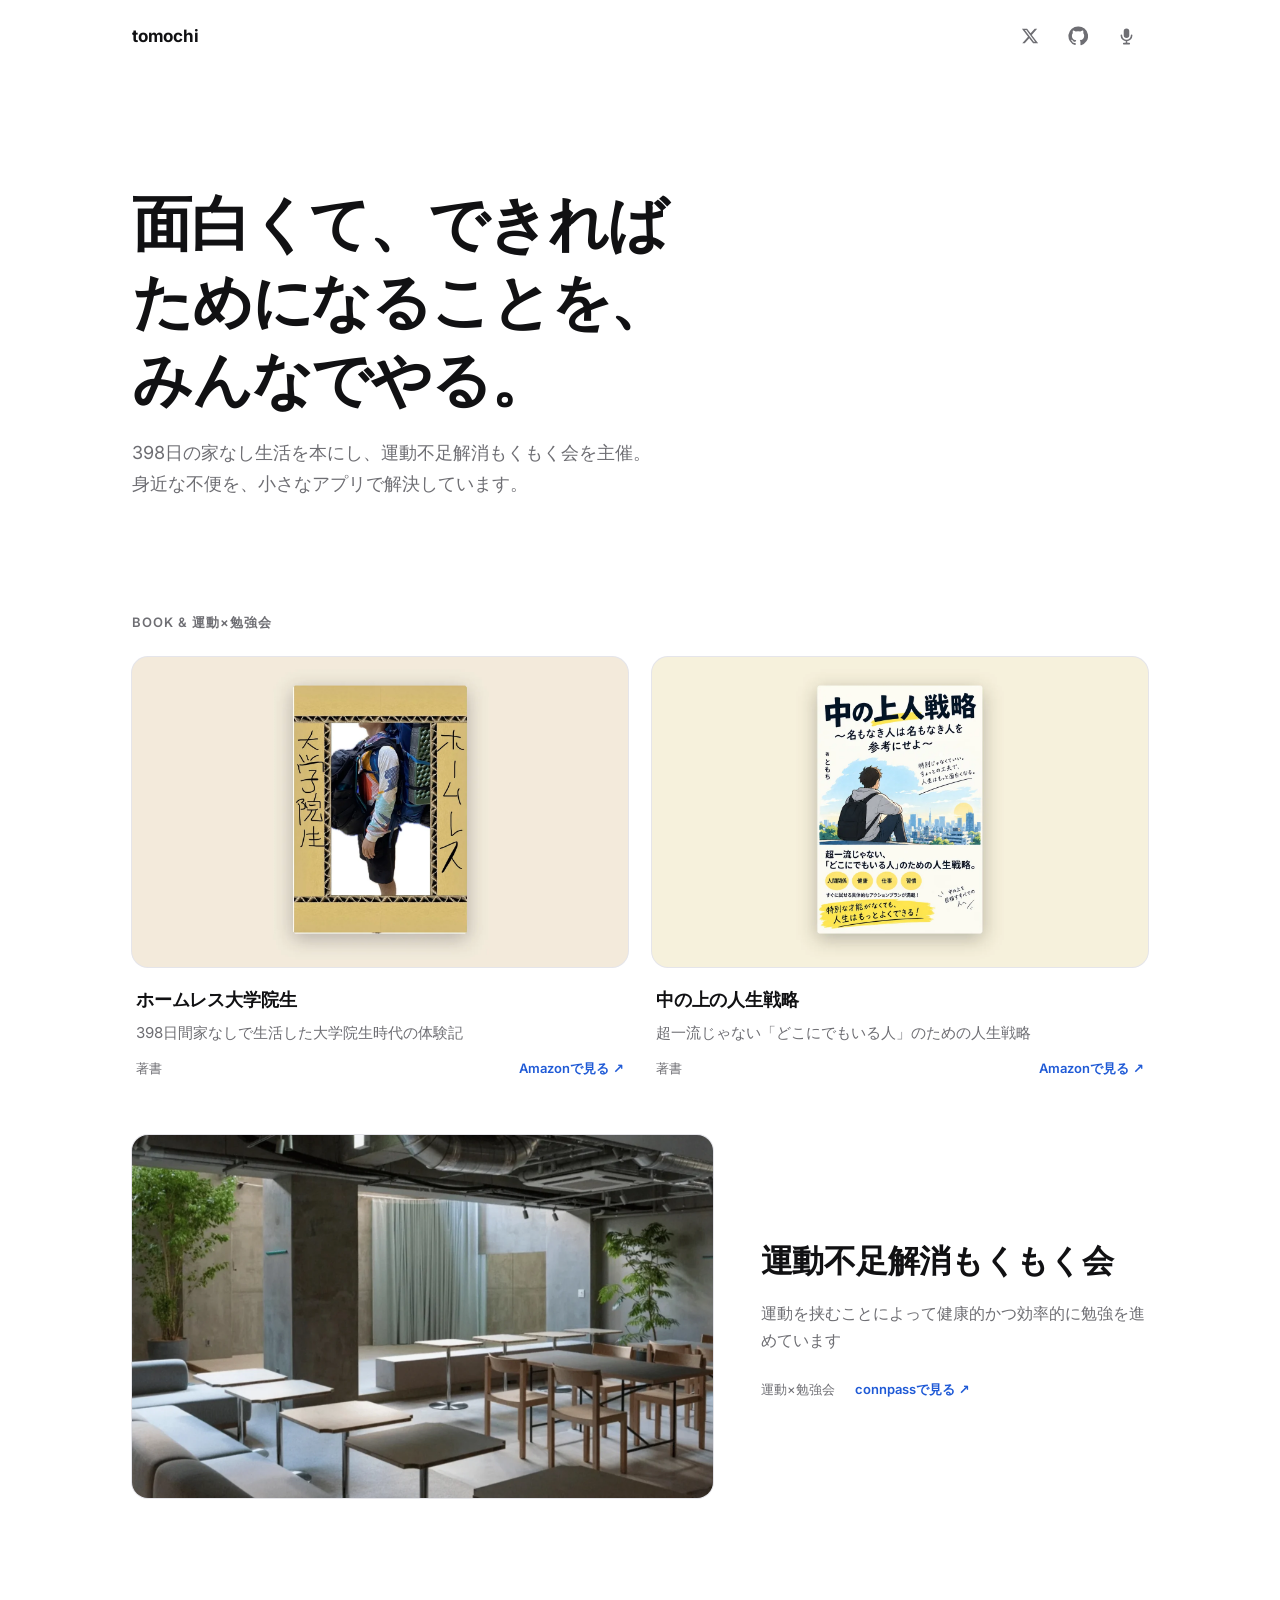
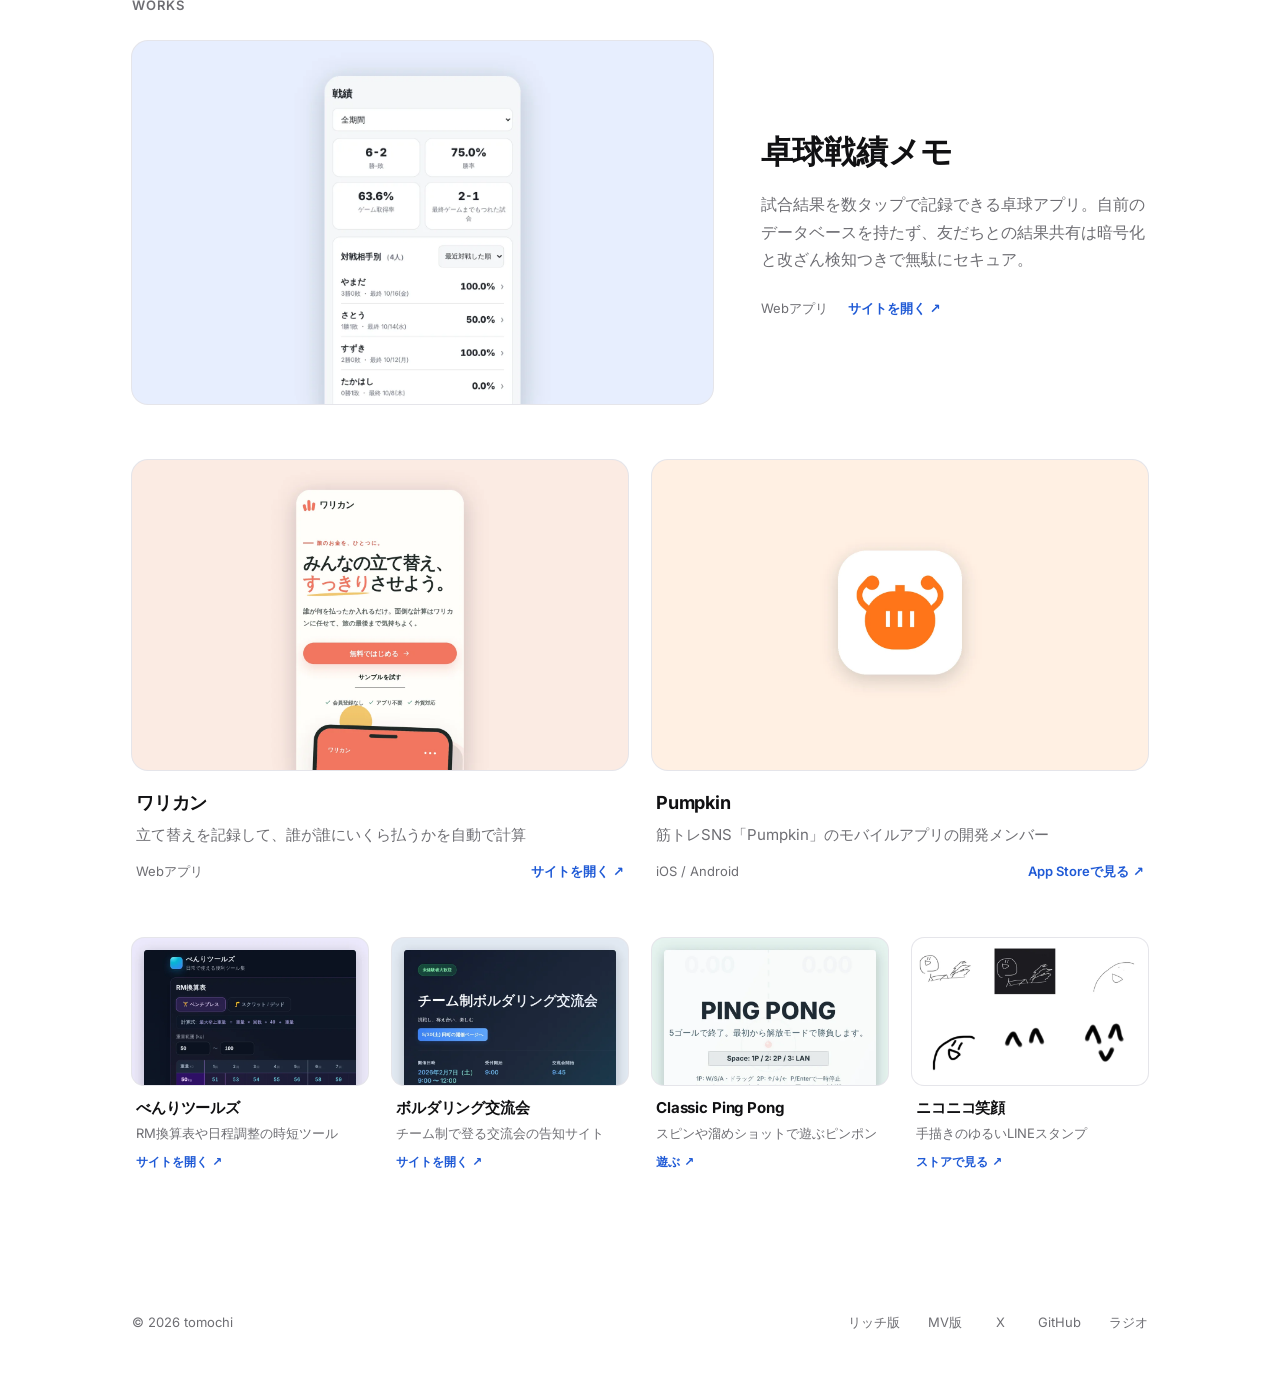
==== index.html @ 5d75165e "Link the MV page from the simple and rich footers Co-Authored-By: Claude Opus 5.5 <noreply@anthropic" ====
<!DOCTYPE html>
<html lang="ja">
<head>
  <meta charset="utf-8">
  <meta name="viewport" content="width=device-width, initial-scale=1">
  <title>tomochi</title>
  <meta name="description" content="tomochi のポートフォリオ。本の執筆、もくもく会の主催、身近な不便を解決するWebアプリ・スマホアプリ・ゲームづくりをしています。">
  <link rel="canonical" href="https://tomochi3.github.io/tomo/">
  <meta property="og:type" content="website">
  <meta property="og:site_name" content="tomochi">
  <meta property="og:locale" content="ja_JP">
  <meta property="og:url" content="https://tomochi3.github.io/tomo/">
  <meta property="og:title" content="tomochi">
  <meta property="og:description" content="面白くて、できればためになることを、みんなでやる。本の執筆、もくもく会の主催、Webアプリ・スマホアプリ・ゲームづくりをしています。">
  <meta property="og:image" content="https://tomochi3.github.io/tomo/img/og.jpg">
  <meta property="og:image:width" content="1200">
  <meta property="og:image:height" content="630">
  <meta property="og:image:alt" content="tomochi「面白くて、できればためになることを、みんなでやる。」と著書・作品の画像">
  <meta name="twitter:card" content="summary_large_image">
  <link rel="icon" href="favicon.ico?v=2" sizes="48x48">
  <link rel="icon" href="icon.svg?v=2" type="image/svg+xml">
  <link rel="icon" href="icon-32.png?v=2" type="image/png" sizes="32x32">
  <link rel="apple-touch-icon" href="apple-touch-icon.png?v=2">
  <link rel="preload" href="fonts/inter-latin-var.woff2" as="font" type="font/woff2" crossorigin>
  <link rel="stylesheet" href="css/style.css">
</head>
<body>
  <a class="skip" href="#main">本文へスキップ</a>
  <header class="header">
    <div class="container header__inner">
      <a class="logo" href="./">tomochi</a>
      <nav class="social" aria-label="SNS">
        <a href="https://x.com/tamachika11" target="_blank" rel="noopener" aria-label="X（@tamachika11）">
          <svg viewBox="0 0 24 24" width="18" height="18" aria-hidden="true"><path fill="currentColor" d="M18.24 2.25h3.31l-7.23 8.26 8.5 11.24h-6.66l-5.21-6.82-5.97 6.82H1.67l7.73-8.84L1.25 2.25h6.83l4.71 6.23 5.45-6.23Zm-1.16 17.52h1.83L7.08 4.13H5.12l11.96 15.64Z"/></svg>
        </a>
        <a href="https://github.com/tomochi3" target="_blank" rel="noopener" aria-label="GitHub（tomochi3）">
          <svg viewBox="0 0 24 24" width="20" height="20" aria-hidden="true"><path fill="currentColor" d="M12 .5a11.5 11.5 0 0 0-3.64 22.41c.58.1.79-.25.79-.56v-2c-3.2.7-3.88-1.37-3.88-1.37-.52-1.33-1.28-1.69-1.28-1.69-1.05-.71.08-.7.08-.7 1.16.08 1.77 1.19 1.77 1.19 1.03 1.77 2.7 1.26 3.36.96.1-.75.4-1.26.73-1.55-2.55-.29-5.24-1.28-5.24-5.68 0-1.26.45-2.28 1.19-3.09-.12-.29-.52-1.46.11-3.05 0 0 .97-.31 3.17 1.18a11 11 0 0 1 5.77 0c2.2-1.49 3.17-1.18 3.17-1.18.63 1.59.23 2.76.11 3.05.74.81 1.19 1.83 1.19 3.09 0 4.41-2.69 5.38-5.25 5.67.41.36.78 1.06.78 2.14v3.17c0 .31.21.67.8.56A11.5 11.5 0 0 0 12 .5Z"/></svg>
        </a>
        <a href="https://stand.fm/channels/6abde58ab58540624b2d5782" target="_blank" rel="noopener" aria-label="ラジオ（stand.fm）">
          <svg viewBox="0 0 24 24" width="19" height="19" aria-hidden="true"><path fill="currentColor" d="M12 14a3.5 3.5 0 0 0 3.5-3.5v-5a3.5 3.5 0 0 0-7 0v5A3.5 3.5 0 0 0 12 14Z"/><path d="M5.5 10.5a6.5 6.5 0 0 0 13 0M12 17v4M8.5 21h7" fill="none" stroke="currentColor" stroke-width="2" stroke-linecap="round"/></svg>
        </a>
      </nav>
    </div>
  </header>

  <main id="main" tabindex="-1">
    <section class="hero container">
      <h1 class="hero__title"><span class="phrase">面白くて、</span><span class="phrase">できれば</span><br><span class="phrase">ためになることを、</span><br><span class="phrase">みんなでやる。</span></h1>
      <p class="hero__lead"><span class="phrase">398日の家なし生活を本にし、</span><span class="phrase">運動不足解消もくもく会を主催。</span><br><span class="phrase">身近な不便を、</span><span class="phrase">小さなアプリで解決しています。</span></p>
    </section>

    <section class="container section" aria-labelledby="more-title">
      <h2 class="label" id="more-title">Book &amp; 運動×勉強会</h2>
      <ul class="works">
        <li>
          <a class="card" href="https://amzn.asia/d/0fdwCbJb" target="_blank" rel="noopener">
            <picture>
              <source srcset="img/book-dark.webp" media="(prefers-color-scheme: dark)">
              <img class="card__img" src="img/book.webp" width="1600" height="1000" alt="『ホームレス大学院生』の表紙。大きなリュックを背負った人物を段ボールの枠が囲んでいる" loading="lazy">
            </picture>
            <div class="card__body">
              <h3 class="card__title">ホームレス大学院生</h3>
              <p class="card__desc">398日間家なしで生活した大学院生時代の体験記</p>
              <p class="card__meta"><span class="card__kind">著書</span> <span class="card__go">Amazonで見る</span></p>
            </div>
          </a>
        </li>
        <li>
          <a class="card" href="https://www.amazon.co.jp/dp/B0HNKJ1YPG?tag=yabo0e-22" target="_blank" rel="noopener">
            <picture>
              <source srcset="img/book2-dark.webp" media="(prefers-color-scheme: dark)">
              <img class="card__img" src="img/book2.webp" width="1600" height="1000" alt="『中の上の人生戦略』の表紙。街を見下ろして座る、リュックを背負った人物のイラスト" loading="lazy">
            </picture>
            <div class="card__body">
              <h3 class="card__title">中の上の人生戦略</h3>
              <p class="card__desc">超一流じゃない「どこにでもいる人」のための人生戦略</p>
              <p class="card__meta"><span class="card__kind">著書</span> <span class="card__go">Amazonで見る</span></p>
            </div>
          </a>
        </li>
        <li class="is-featured">
          <a class="card" href="https://kintech.connpass.com" target="_blank" rel="noopener">
            <img class="card__img" src="img/mokumoku.webp" width="1600" height="1000" alt="もくもく会の会場。テーブルや椅子、ソファが並ぶラウンジ" loading="lazy">
            <div class="card__body">
              <h3 class="card__title">運動不足解消もくもく会</h3>
              <p class="card__desc">運動を挟むことによって健康的かつ効率的に勉強を進めています</p>
              <p class="card__meta"><span class="card__kind">運動×勉強会</span> <span class="card__go">connpassで見る</span></p>
            </div>
          </a>
        </li>
      </ul>
    </section>

    <section class="container section" aria-labelledby="works-title">
      <h2 class="label" id="works-title">Works</h2>
      <ul class="works">
        <li class="is-featured">
          <a class="card" href="https://tomochi3.github.io/tt_record/" target="_blank" rel="noopener">
            <img class="card__img" src="img/tt_record.webp" width="1600" height="1000" alt="卓球戦績メモの戦績画面。勝敗、勝率、対戦相手別の成績が並ぶ">
            <div class="card__body">
              <h3 class="card__title">卓球戦績メモ</h3>
              <p class="card__desc">試合結果を数タップで記録できる卓球アプリ。自前のデータベースを持たず、友だちとの結果共有は暗号化と改ざん検知つきで無駄にセキュア。</p>
              <p class="card__meta"><span class="card__kind">Webアプリ</span> <span class="card__go">サイトを開く</span></p>
            </div>
          </a>
        </li>
        <li>
          <a class="card" href="https://warikan.tomochi.workers.dev" target="_blank" rel="noopener">
            <img class="card__img" src="img/warikan.webp" width="1600" height="1000" alt="ワリカンのトップ画面。「みんなの立て替え、すっきりさせよう。」" loading="lazy">
            <div class="card__body">
              <h3 class="card__title">ワリカン</h3>
              <p class="card__desc">立て替えを記録して、誰が誰にいくら払うかを自動で計算</p>
              <p class="card__meta"><span class="card__kind">Webアプリ</span> <span class="card__go">サイトを開く</span></p>
            </div>
          </a>
        </li>
        <li>
          <a class="card" href="https://apps.apple.com/jp/app/pumpkin/id6504126864" target="_blank" rel="noopener">
            <img class="card__img" src="img/pumpkin.webp" width="1600" height="1000" alt="Pumpkin のアプリアイコン" loading="lazy">
            <div class="card__body">
              <h3 class="card__title">Pumpkin</h3>
              <p class="card__desc"><span class="phrase">筋トレSNS「Pumpkin」の</span><span class="phrase">モバイルアプリの開発メンバー</span></p>
              <p class="card__meta"><span class="card__kind">iOS / Android</span> <span class="card__go">App Storeで見る</span></p>
            </div>
          </a>
        </li>
        <li class="is-small">
          <a class="card" href="https://tomochi3.github.io/benri/" target="_blank" rel="noopener">
            <img class="card__img" src="img/benri-sm.webp" width="800" height="500" alt="べんりツールズのRM換算表" loading="lazy">
            <div class="card__body">
              <h3 class="card__title">べんりツールズ</h3>
              <p class="card__desc">RM換算表や日程調整の時短ツール</p>
              <p class="card__meta"><span class="card__kind">Webツール</span> <span class="card__go">サイトを開く</span></p>
            </div>
          </a>
        </li>
        <li class="is-small">
          <a class="card" href="https://tomochi3.github.io/5Grip/" target="_blank" rel="noopener">
            <img class="card__img" src="img/5grip-sm.webp" width="800" height="500" alt="チーム制ボルダリング交流会の告知ページ" loading="lazy">
            <div class="card__body">
              <h3 class="card__title">ボルダリング交流会</h3>
              <p class="card__desc">チーム制で登る交流会の告知サイト</p>
              <p class="card__meta"><span class="card__kind">Webサイト</span> <span class="card__go">サイトを開く</span></p>
            </div>
          </a>
        </li>
        <li class="is-small">
          <a class="card" href="https://tomochi3.github.io/pingpong2/" target="_blank" rel="noopener">
            <img class="card__img" src="img/pingpong2-sm.webp" width="800" height="500" alt="Classic Ping Pong のタイトル画面" loading="lazy">
            <div class="card__body">
              <h3 class="card__title">Classic Ping Pong</h3>
              <p class="card__desc">スピンや溜めショットで遊ぶピンポン</p>
              <p class="card__meta"><span class="card__kind">ゲーム</span> <span class="card__go">遊ぶ</span></p>
            </div>
          </a>
        </li>
        <li class="is-small">
          <a class="card" href="https://store.line.me/stickershop/product/23396313/ja" target="_blank" rel="noopener">
            <img class="card__img" src="img/line-sm.webp" width="800" height="500" alt="LINEスタンプ「ニコニコ笑顔」。手描きの棒人間や、^^ の顔のスタンプが並んでいる" loading="lazy">
            <div class="card__body">
              <h3 class="card__title">ニコニコ笑顔</h3>
              <p class="card__desc">手描きのゆるいLINEスタンプ</p>
              <p class="card__meta"><span class="card__kind">LINEスタンプ</span> <span class="card__go">ストアで見る</span></p>
            </div>
          </a>
        </li>
      </ul>
    </section>
  </main>

  <footer class="footer container">
    <span>© <span data-year>2026</span> tomochi</span>
    <span class="footer__links">
      <a href="rich/">リッチ版</a>
      <a href="mv/">MV版</a>
      <a href="https://x.com/tamachika11" target="_blank" rel="noopener">X</a>
      <a href="https://github.com/tomochi3" target="_blank" rel="noopener">GitHub</a>
      <a href="https://stand.fm/channels/6abde58ab58540624b2d5782" target="_blank" rel="noopener">ラジオ</a>
    </span>
  </footer>
  <script>
    document.querySelector('[data-year]').textContent = new Date().getFullYear();
    // タッチしている間だけカードに is-pressed を付ける（:active はスマホで効かないことがあるため）
    (function () {
      var pressed = null;
      function release() { if (pressed) { pressed.classList.remove('is-pressed'); pressed = null; } }
      document.addEventListener('touchstart', function (e) {
        release();
        pressed = e.target.closest && e.target.closest('.card');
        if (pressed) pressed.classList.add('is-pressed');
      }, { passive: true });
      ['touchend', 'touchcancel', 'touchmove'].forEach(function (type) {
        document.addEventListener(type, release, { passive: true });
      });
      window.addEventListener('pagehide', release);
    })();
  </script>
</body>
</html>
---- css/style.css ----
/* Inter はリポジトリ内のファイルを使う（fonts/。ライセンスは fonts/LICENSE-Inter.txt） */
@font-face {
  font-family: "Inter";
  font-style: normal;
  font-weight: 100 900;
  font-display: swap;
  src: url("../fonts/inter-latin-var.woff2") format("woff2");
  unicode-range: U+0000-00FF, U+0131, U+0152-0153, U+02BB-02BC, U+02C6, U+02DA, U+02DC, U+0304, U+0308, U+0329, U+2000-206F, U+20AC, U+2122, U+2191, U+2193, U+2212, U+2215, U+FEFF, U+FFFD;
}

/* ==========================================================
   tomochi3 portfolio
   ========================================================== */

:root {
  --bg: #ffffff;
  --surface: #f5f5f7;
  --ink: #111113;
  --ink-soft: #6e6e73;
  --line: #e5e5ea;
  --accent: #1f5ad6;
  --font: "Inter", "Hiragino Sans", "Hiragino Kaku Gothic ProN", "Noto Sans JP", "Noto Sans CJK JP", "Yu Gothic UI", Meiryo, system-ui, sans-serif;
  color-scheme: light;
}

@media (prefers-color-scheme: dark) {
  :root {
    --bg: #0b0b0d;
    --surface: #18181b;
    --ink: #f2f2f4;
    --ink-soft: #9a9aa2;
    --line: #26262b;
    --accent: #6b95ff;
    color-scheme: dark;
  }
}

*, *::before, *::after { box-sizing: border-box; }

body {
  margin: 0;
  background: var(--bg);
  color: var(--ink);
  font-family: var(--font);
  font-size: 16px;
  line-height: 1.7;
  -webkit-font-smoothing: antialiased;
}

h1, h2, h3, p, ul { margin: 0; }
ul { padding: 0; list-style: none; }
a { color: inherit; text-decoration: none; }
img, picture { display: block; max-width: 100%; height: auto; }

:focus-visible {
  outline: 2px solid var(--accent);
  outline-offset: 3px;
  border-radius: 8px;
}

.container {
  width: 100%;
  max-width: 1080px;
  margin: 0 auto;
  padding: 0 16px;
}
@media (min-width: 720px) { .container { padding: 0 32px; } }

.skip {
  position: absolute;
  left: 12px;
  top: -60px;
  z-index: 100;
  display: inline-flex;
  align-items: center;
  min-height: 44px;
  padding: 0 16px;
  border-radius: 10px;
  background: var(--ink);
  color: var(--bg);
  font-size: 14px;
}
.skip:focus { top: 8px; }
main:focus { outline: none; }

/* ---------- header ---------- */
.header__inner {
  display: flex;
  align-items: center;
  justify-content: space-between;
  height: 72px;
}
.logo {
  display: inline-flex;
  align-items: center;
  min-height: 44px;
  font-weight: 700;
  font-size: 17px;
  letter-spacing: -.01em;
}
.social { display: flex; gap: 4px; }
.social a {
  display: grid;
  place-items: center;
  width: 44px;
  height: 44px;
  border-radius: 50%;
  color: var(--ink-soft);
  transition: color .2s, background-color .2s;
}
.social a:hover { color: var(--ink); background: var(--surface); }

/* ---------- hero ---------- */
.hero { padding-top: 64px; padding-bottom: 72px; }
@media (min-width: 720px) { .hero { padding-top: 112px; padding-bottom: 112px; } }

.hero__title {
  font-size: clamp(32px, 6.4vw, 60px);
  font-weight: 700;
  line-height: 1.3;
  letter-spacing: -.02em;
}
.phrase { display: inline-block; }
.hero__lead {
  margin-top: 20px;
  color: var(--ink-soft);
  font-size: clamp(16px, 2vw, 18px);
}

/* ---------- sections ---------- */
.section { padding-bottom: 96px; }
.label {
  margin-bottom: 24px;
  font-size: 13px;
  font-weight: 600;
  letter-spacing: .08em;
  text-transform: uppercase;
  color: var(--ink-soft);
}

/* ---------- works ---------- */
/* 4列の格子に、通常カードは2列ぶん・小カードは1列ぶん・先頭の注目作品は全幅で置く */
.works {
  display: grid;
  grid-template-columns: repeat(2, 1fr);
  gap: 40px 16px;
}
.works > li { grid-column: span 2; }
.works > li.is-small { grid-column: span 1; }
@media (min-width: 720px) {
  .works { grid-template-columns: repeat(4, 1fr); gap: 56px 24px; }
  .works > li.is-featured { grid-column: 1 / -1; }
}

/* 同じ段のカードはリンクの位置を下端で揃える */
.card { display: flex; flex-direction: column; height: 100%; }
.card__body { display: flex; flex-direction: column; flex: 1; }
.card__meta { margin-top: auto; padding-top: 12px; }

/* 横並びはPC幅から。タブレットでは文章の欄が細くなりすぎるので縦に積む */
@media (min-width: 960px) {
  .is-featured .card {
    display: grid;
    grid-template-columns: 3fr 2fr;
    gap: 48px;
    align-items: center;
  }
  .is-featured .card__body { padding: 0; }
  .is-featured .card__title { font-size: clamp(24px, 3vw, 32px); }
  .is-featured .card__desc { margin-top: 12px; font-size: 16px; }
  .is-featured .card__meta { justify-content: flex-start; gap: 20px; margin-top: 0; padding-top: 24px; }
}

/* 小カードは文字も一段小さくする */
.is-small .card__img { border-radius: 12px; }
.is-small .card__body { padding-top: 12px; }
.is-small .card__title { font-size: 15px; line-height: 1.45; }
.is-small .card__desc { font-size: 13px; line-height: 1.6; }
.is-small .card__meta { padding-top: 8px; font-size: 12px; }
.is-small .card__kind { display: none; }

.card__img {
  width: 100%;
  aspect-ratio: 16 / 10;
  object-fit: cover;
  border-radius: 16px;
  background: var(--surface);
  box-shadow: 0 0 0 1px var(--line);
  transition: transform .35s cubic-bezier(.2, .7, .2, 1), box-shadow .35s;
}
@media (hover: hover) {
  .card:hover .card__img {
    transform: translateY(-4px);
    box-shadow: 0 0 0 1px var(--line), 0 18px 40px -18px rgba(0, 0, 0, .35);
  }
  .card:hover .card__go::after { transform: translate(2px, -2px); }
}
/* タップした瞬間に少し縮めて、押した手応えを出す */
.card { -webkit-tap-highlight-color: transparent; }
.card:active .card__img,
.card.is-pressed .card__img {
  transform: scale(.97);
  transition-duration: .08s;
}
.card:active .card__body,
.card.is-pressed .card__body { opacity: .6; }
@media (prefers-color-scheme: dark) {
  .card__img { filter: brightness(.86); }
}
.card__body { padding: 18px 4px 0; transition: opacity .15s; }
.card__title {
  font-size: 18px;
  font-weight: 700;
  letter-spacing: -.01em;
}
.card__desc {
  margin-top: 4px;
  text-wrap: pretty;
  color: var(--ink-soft);
  font-size: 15px;
}
.card__meta {
  display: flex;
  justify-content: space-between;
  align-items: center;
  font-size: 13px;
  color: var(--ink-soft);
}
.card__go {
  font-weight: 600;
  color: var(--accent);
}
.card__go::after {
  content: "↗";
  display: inline-block;
  margin-left: 4px;
  transition: transform .2s;
}

/* ---------- 404 ---------- */
.not-found { min-height: 70vh; }
.not-found__back {
  display: inline-flex;
  align-items: center;
  min-height: 44px;
  margin-top: 32px;
  font-weight: 600;
  color: var(--accent);
}
.not-found__back::before { content: "←"; margin-right: 6px; }

/* ---------- footer ---------- */
.footer {
  display: flex;
  justify-content: space-between;
  align-items: center;
  padding-top: 32px;
  padding-bottom: 48px;
  font-size: 13px;
  color: var(--ink-soft);
}
.footer__links { display: flex; gap: 4px; margin-right: -12px; }
.footer__links a {
  display: inline-flex;
  align-items: center;
  justify-content: center;
  min-width: 44px;
  min-height: 44px;
  padding: 0 12px;
}
.footer a:hover { color: var(--ink); }

@media (prefers-reduced-motion: reduce) {
  *, *::before, *::after { transition-duration: .001ms !important; }
}
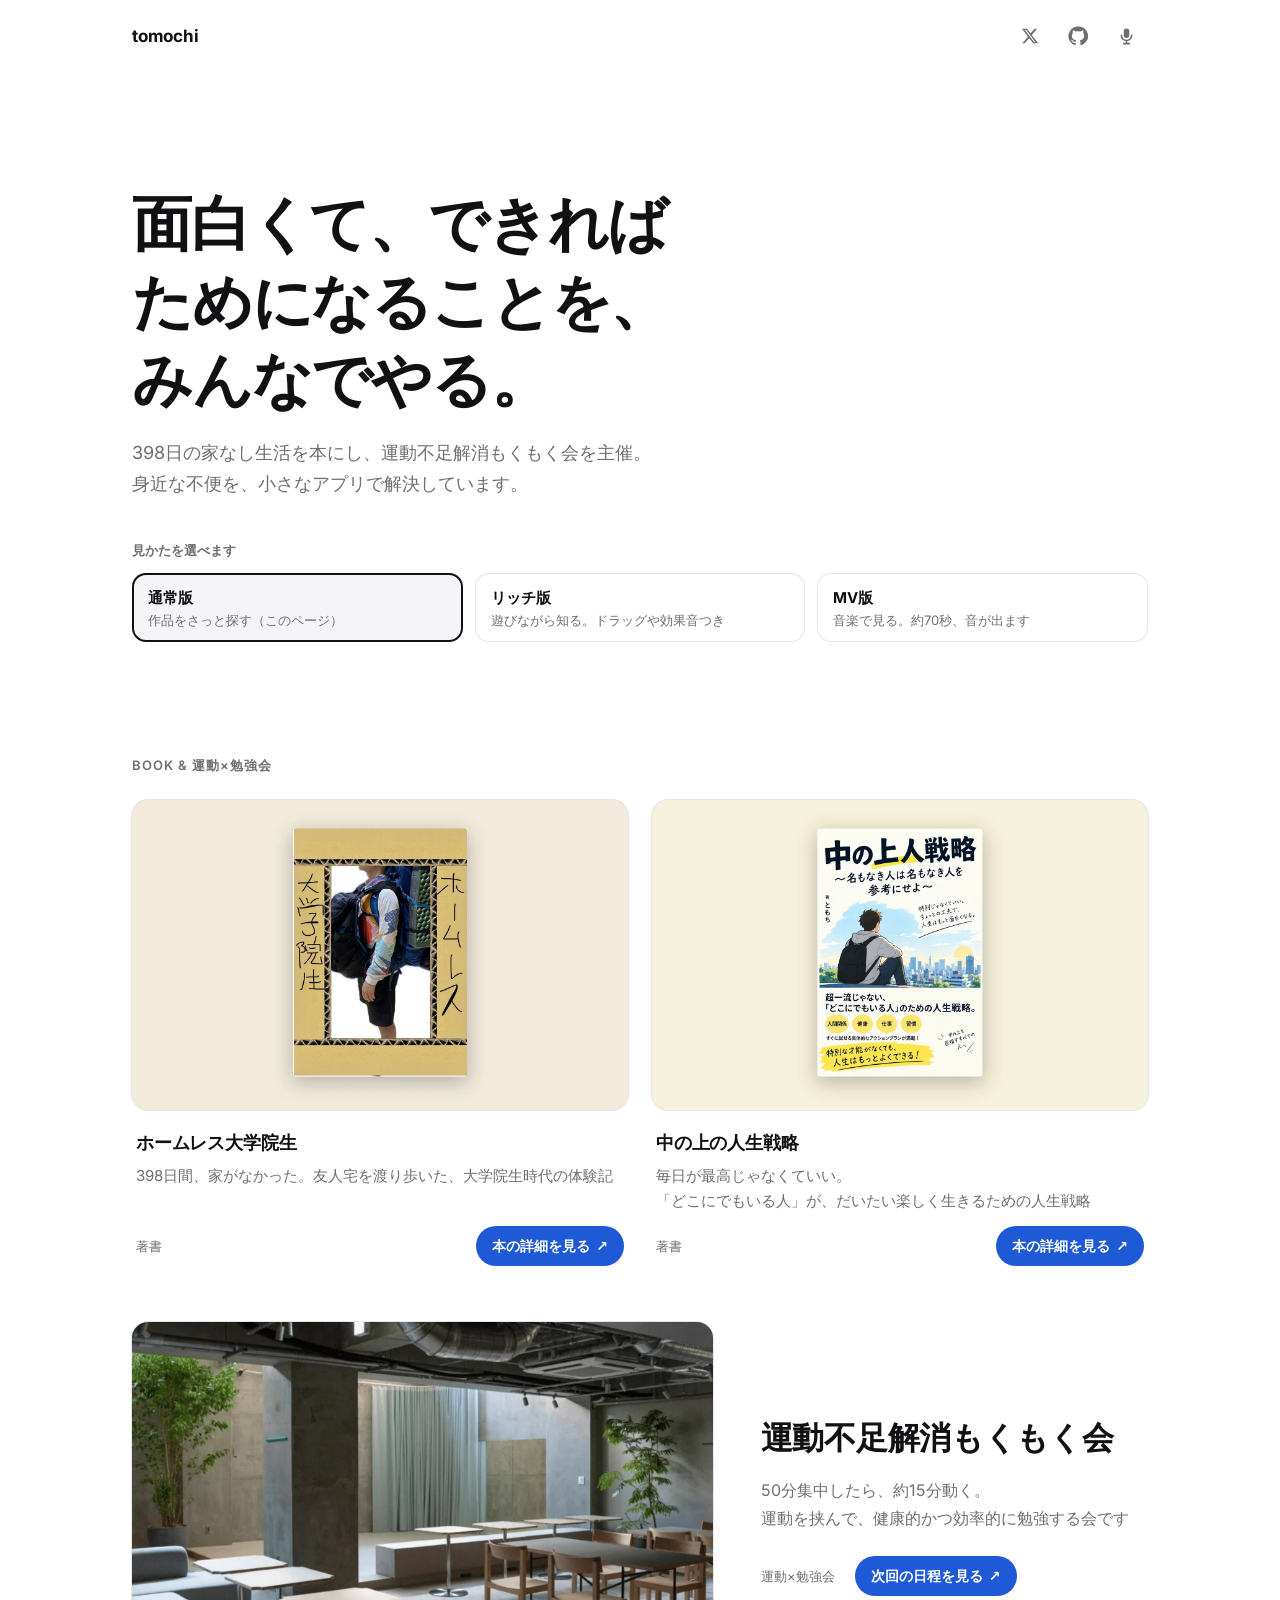
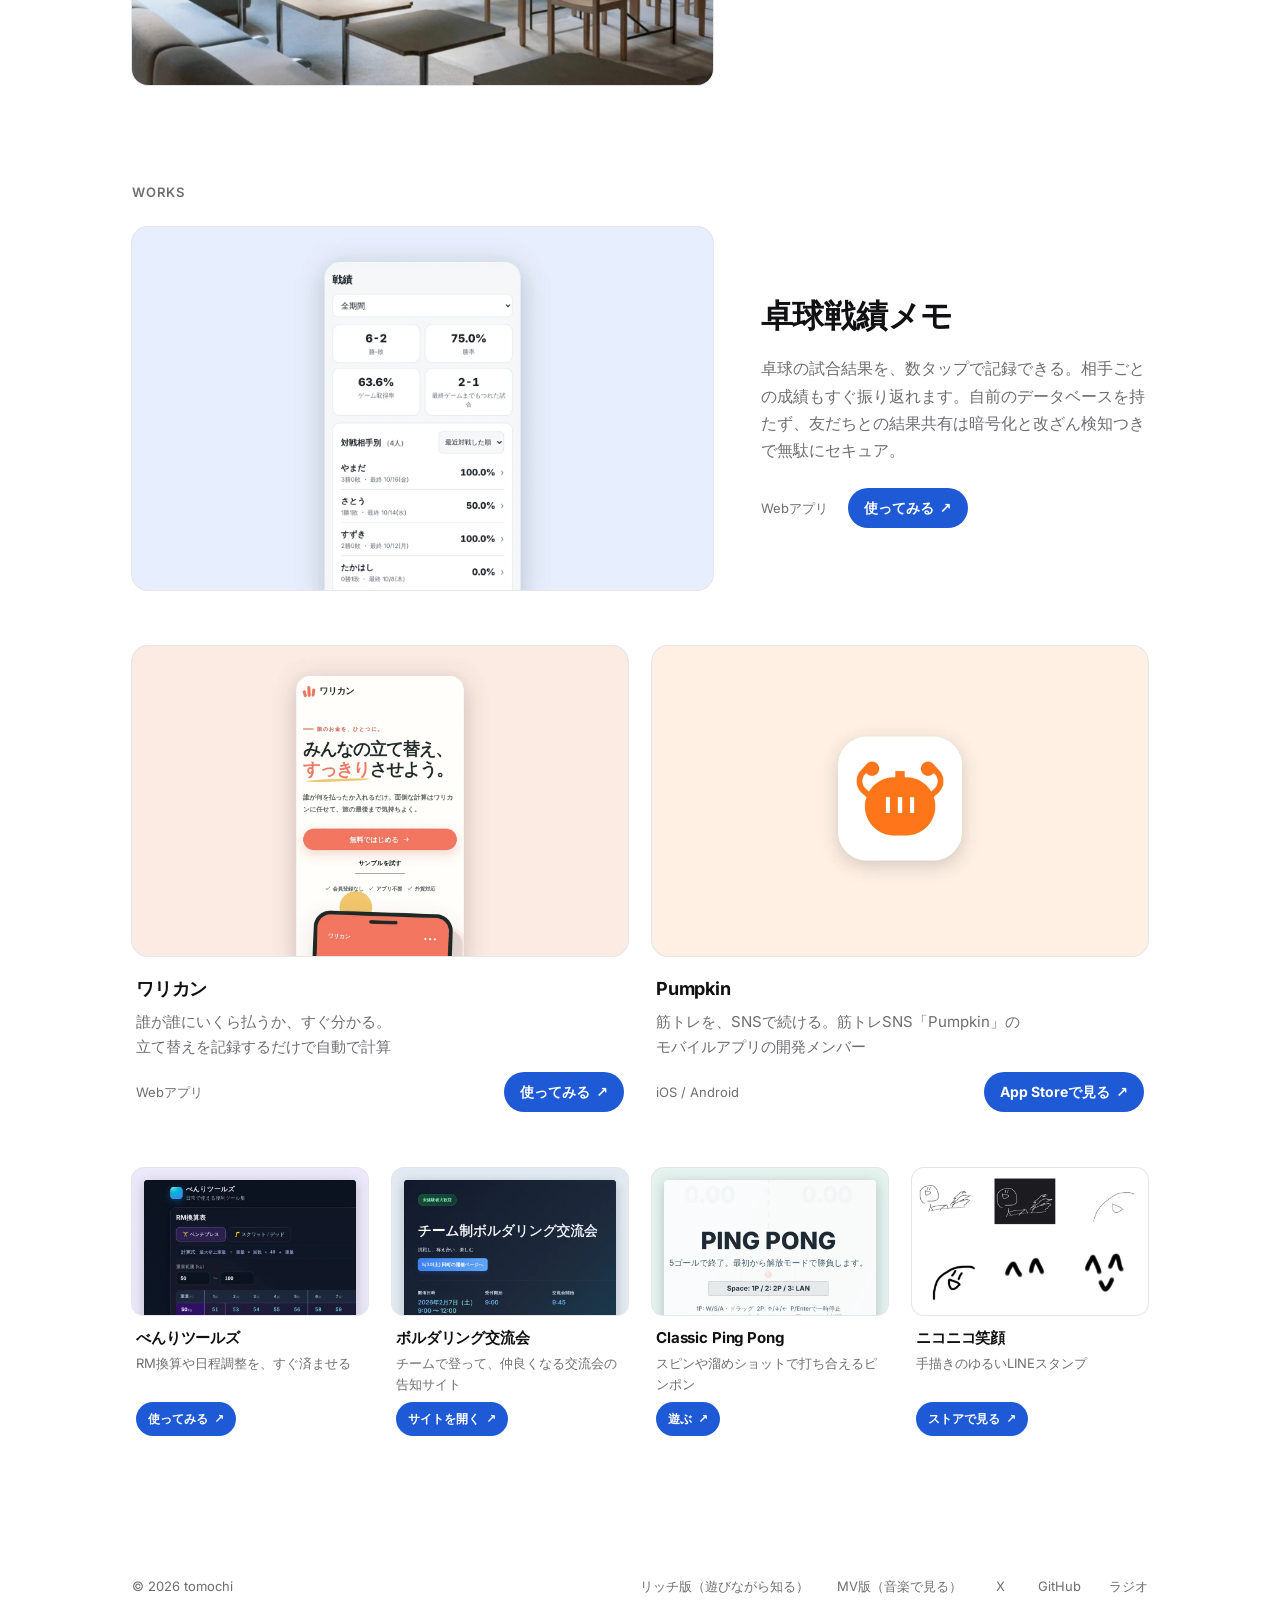
==== commit 2403e31c: "Clarify page roles, lead copy with the experience, add action buttons - Normal page is the main entr" ====
--- a/index.html
+++ b/index.html
@@ -47,6 +47,14 @@
     <section class="hero container">
       <h1 class="hero__title"><span class="phrase">面白くて、</span><span class="phrase">できれば</span><br><span class="phrase">ためになることを、</span><br><span class="phrase">みんなでやる。</span></h1>
       <p class="hero__lead"><span class="phrase">398日の家なし生活を本にし、</span><span class="phrase">運動不足解消もくもく会を主催。</span><br><span class="phrase">身近な不便を、</span><span class="phrase">小さなアプリで解決しています。</span></p>
+      <nav class="views" aria-labelledby="views-title">
+        <h2 class="views__title" id="views-title">見かたを選べます</h2>
+        <ul class="views__list">
+          <li><a href="./" aria-current="page"><b>通常版</b><span>作品をさっと探す（このページ）</span></a></li>
+          <li><a href="rich/"><b>リッチ版</b><span>遊びながら知る。ドラッグや効果音つき</span></a></li>
+          <li><a href="mv/"><b>MV版</b><span>音楽で見る。約70秒、音が出ます</span></a></li>
+        </ul>
+      </nav>
     </section>
 
     <section class="container section" aria-labelledby="more-title">
@@ -60,8 +68,8 @@
             </picture>
             <div class="card__body">
               <h3 class="card__title">ホームレス大学院生</h3>
-              <p class="card__desc">398日間家なしで生活した大学院生時代の体験記</p>
-              <p class="card__meta"><span class="card__kind">著書</span> <span class="card__go">Amazonで見る</span></p>
+              <p class="card__desc"><span class="phrase">398日間、家がなかった。</span><span class="phrase">友人宅を渡り歩いた、大学院生時代の体験記</span></p>
+              <p class="card__meta"><span class="card__kind">著書</span> <span class="card__go">本の詳細を見る</span></p>
             </div>
           </a>
         </li>
@@ -73,8 +81,8 @@
             </picture>
             <div class="card__body">
               <h3 class="card__title">中の上の人生戦略</h3>
-              <p class="card__desc">超一流じゃない「どこにでもいる人」のための人生戦略</p>
-              <p class="card__meta"><span class="card__kind">著書</span> <span class="card__go">Amazonで見る</span></p>
+              <p class="card__desc"><span class="phrase">毎日が最高じゃなくていい。</span><span class="phrase">「どこにでもいる人」が、だいたい楽しく生きるための人生戦略</span></p>
+              <p class="card__meta"><span class="card__kind">著書</span> <span class="card__go">本の詳細を見る</span></p>
             </div>
           </a>
         </li>
@@ -83,8 +91,8 @@
             <img class="card__img" src="img/mokumoku.webp" width="1600" height="1000" alt="もくもく会の会場。テーブルや椅子、ソファが並ぶラウンジ" loading="lazy">
             <div class="card__body">
               <h3 class="card__title">運動不足解消もくもく会</h3>
-              <p class="card__desc">運動を挟むことによって健康的かつ効率的に勉強を進めています</p>
-              <p class="card__meta"><span class="card__kind">運動×勉強会</span> <span class="card__go">connpassで見る</span></p>
+              <p class="card__desc"><span class="phrase">50分集中したら、約15分動く。</span><span class="phrase">運動を挟んで、健康的かつ効率的に勉強する会です</span></p>
+              <p class="card__meta"><span class="card__kind">運動×勉強会</span> <span class="card__go">次回の日程を見る</span></p>
             </div>
           </a>
         </li>
@@ -99,8 +107,8 @@
             <img class="card__img" src="img/tt_record.webp" width="1600" height="1000" alt="卓球戦績メモの戦績画面。勝敗、勝率、対戦相手別の成績が並ぶ">
             <div class="card__body">
               <h3 class="card__title">卓球戦績メモ</h3>
-              <p class="card__desc">試合結果を数タップで記録できる卓球アプリ。自前のデータベースを持たず、友だちとの結果共有は暗号化と改ざん検知つきで無駄にセキュア。</p>
-              <p class="card__meta"><span class="card__kind">Webアプリ</span> <span class="card__go">サイトを開く</span></p>
+              <p class="card__desc">卓球の試合結果を、数タップで記録できる。相手ごとの成績もすぐ振り返れます。自前のデータベースを持たず、友だちとの結果共有は暗号化と改ざん検知つきで無駄にセキュア。</p>
+              <p class="card__meta"><span class="card__kind">Webアプリ</span> <span class="card__go">使ってみる</span></p>
             </div>
           </a>
         </li>
@@ -109,8 +117,8 @@
             <img class="card__img" src="img/warikan.webp" width="1600" height="1000" alt="ワリカンのトップ画面。「みんなの立て替え、すっきりさせよう。」" loading="lazy">
             <div class="card__body">
               <h3 class="card__title">ワリカン</h3>
-              <p class="card__desc">立て替えを記録して、誰が誰にいくら払うかを自動で計算</p>
-              <p class="card__meta"><span class="card__kind">Webアプリ</span> <span class="card__go">サイトを開く</span></p>
+              <p class="card__desc"><span class="phrase">誰が誰にいくら払うか、すぐ分かる。</span><span class="phrase">立て替えを記録するだけで自動で計算</span></p>
+              <p class="card__meta"><span class="card__kind">Webアプリ</span> <span class="card__go">使ってみる</span></p>
             </div>
           </a>
         </li>
@@ -119,7 +127,7 @@
             <img class="card__img" src="img/pumpkin.webp" width="1600" height="1000" alt="Pumpkin のアプリアイコン" loading="lazy">
             <div class="card__body">
               <h3 class="card__title">Pumpkin</h3>
-              <p class="card__desc"><span class="phrase">筋トレSNS「Pumpkin」の</span><span class="phrase">モバイルアプリの開発メンバー</span></p>
+              <p class="card__desc"><span class="phrase">筋トレを、SNSで続ける。</span><span class="phrase">筋トレSNS「Pumpkin」の</span><span class="phrase">モバイルアプリの開発メンバー</span></p>
               <p class="card__meta"><span class="card__kind">iOS / Android</span> <span class="card__go">App Storeで見る</span></p>
             </div>
           </a>
@@ -129,8 +137,8 @@
             <img class="card__img" src="img/benri-sm.webp" width="800" height="500" alt="べんりツールズのRM換算表" loading="lazy">
             <div class="card__body">
               <h3 class="card__title">べんりツールズ</h3>
-              <p class="card__desc">RM換算表や日程調整の時短ツール</p>
-              <p class="card__meta"><span class="card__kind">Webツール</span> <span class="card__go">サイトを開く</span></p>
+              <p class="card__desc">RM換算や日程調整を、すぐ済ませる</p>
+              <p class="card__meta"><span class="card__kind">Webツール</span> <span class="card__go">使ってみる</span></p>
             </div>
           </a>
         </li>
@@ -139,7 +147,7 @@
             <img class="card__img" src="img/5grip-sm.webp" width="800" height="500" alt="チーム制ボルダリング交流会の告知ページ" loading="lazy">
             <div class="card__body">
               <h3 class="card__title">ボルダリング交流会</h3>
-              <p class="card__desc">チーム制で登る交流会の告知サイト</p>
+              <p class="card__desc">チームで登って、仲良くなる交流会の告知サイト</p>
               <p class="card__meta"><span class="card__kind">Webサイト</span> <span class="card__go">サイトを開く</span></p>
             </div>
           </a>
@@ -149,7 +157,7 @@
             <img class="card__img" src="img/pingpong2-sm.webp" width="800" height="500" alt="Classic Ping Pong のタイトル画面" loading="lazy">
             <div class="card__body">
               <h3 class="card__title">Classic Ping Pong</h3>
-              <p class="card__desc">スピンや溜めショットで遊ぶピンポン</p>
+              <p class="card__desc">スピンや溜めショットで打ち合えるピンポン</p>
               <p class="card__meta"><span class="card__kind">ゲーム</span> <span class="card__go">遊ぶ</span></p>
             </div>
           </a>
@@ -171,8 +179,8 @@
   <footer class="footer container">
     <span>© <span data-year>2026</span> tomochi</span>
     <span class="footer__links">
-      <a href="rich/">リッチ版</a>
-      <a href="mv/">MV版</a>
+      <a href="rich/">リッチ版（遊びながら知る）</a>
+      <a href="mv/">MV版（音楽で見る）</a>
       <a href="https://x.com/tamachika11" target="_blank" rel="noopener">X</a>
       <a href="https://github.com/tomochi3" target="_blank" rel="noopener">GitHub</a>
       <a href="https://stand.fm/channels/6abde58ab58540624b2d5782" target="_blank" rel="noopener">ラジオ</a>
--- a/css/style.css
+++ b/css/style.css
@@ -226,16 +226,26 @@
   font-size: 13px;
   color: var(--ink-soft);
 }
+/* 次の行動は、ボタンとして目立たせる（SNSなどの補助リンクより強く） */
 .card__go {
-  font-weight: 600;
-  color: var(--accent);
-}
+  display: inline-flex;
+  align-items: center;
+  min-height: 40px;
+  padding: 0 16px;
+  border-radius: 999px;
+  background: var(--accent);
+  color: #fff;
+  font-size: 14px;
+  font-weight: 700;
+}
+@media (prefers-color-scheme: dark) { .card__go { color: #0b0b0d; } }
 .card__go::after {
   content: "↗";
   display: inline-block;
-  margin-left: 4px;
+  margin-left: 6px;
   transition: transform .2s;
 }
+.is-small .card__go { min-height: 34px; padding: 0 12px; font-size: 12px; }
 
 /* ---------- 404 ---------- */
 .not-found { min-height: 70vh; }
@@ -259,7 +269,7 @@
   font-size: 13px;
   color: var(--ink-soft);
 }
-.footer__links { display: flex; gap: 4px; margin-right: -12px; }
+.footer__links { display: flex; flex-wrap: wrap; justify-content: flex-end; gap: 4px; margin-right: -12px; }
 .footer__links a {
   display: inline-flex;
   align-items: center;
@@ -273,3 +283,23 @@
 @media (prefers-reduced-motion: reduce) {
   *, *::before, *::after { transition-duration: .001ms !important; }
 }
+
+/* ---------- 見かた（通常版・リッチ版・MV版）を選ぶ ---------- */
+.views { margin-top: 40px; }
+.views__title { margin-bottom: 12px; font-size: 13px; font-weight: 600; color: var(--ink-soft); }
+.views__list { display: grid; gap: 8px; }
+@media (min-width: 720px) { .views__list { grid-template-columns: repeat(3, 1fr); gap: 12px; } }
+.views__list a {
+  display: flex;
+  flex-direction: column;
+  justify-content: center;
+  min-height: 64px;
+  padding: 12px 16px;
+  border-radius: 14px;
+  box-shadow: inset 0 0 0 1px var(--line);
+  transition: background-color .2s, box-shadow .2s;
+}
+.views__list a:hover { background: var(--surface); }
+.views__list a[aria-current] { background: var(--surface); box-shadow: inset 0 0 0 2px var(--ink); }
+.views__list b { font-size: 15px; }
+.views__list span { color: var(--ink-soft); font-size: 13px; line-height: 1.5; }
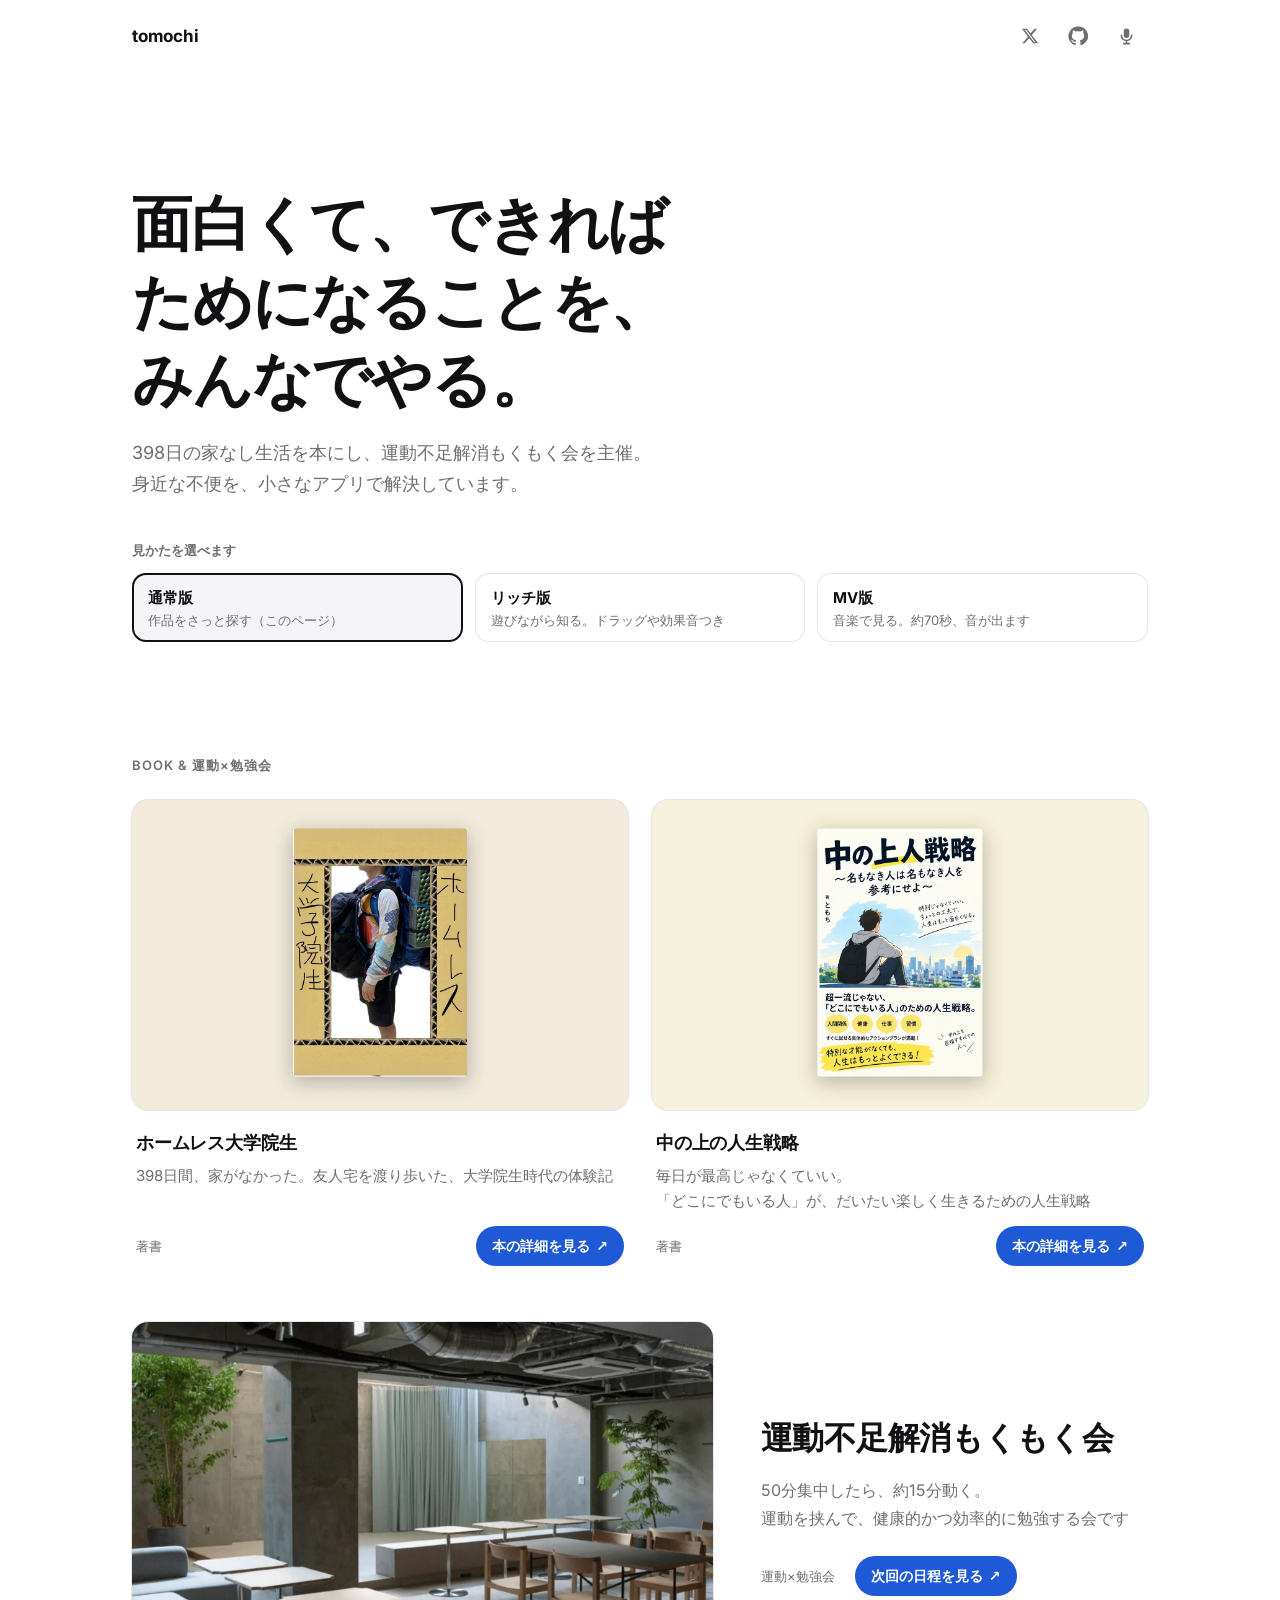
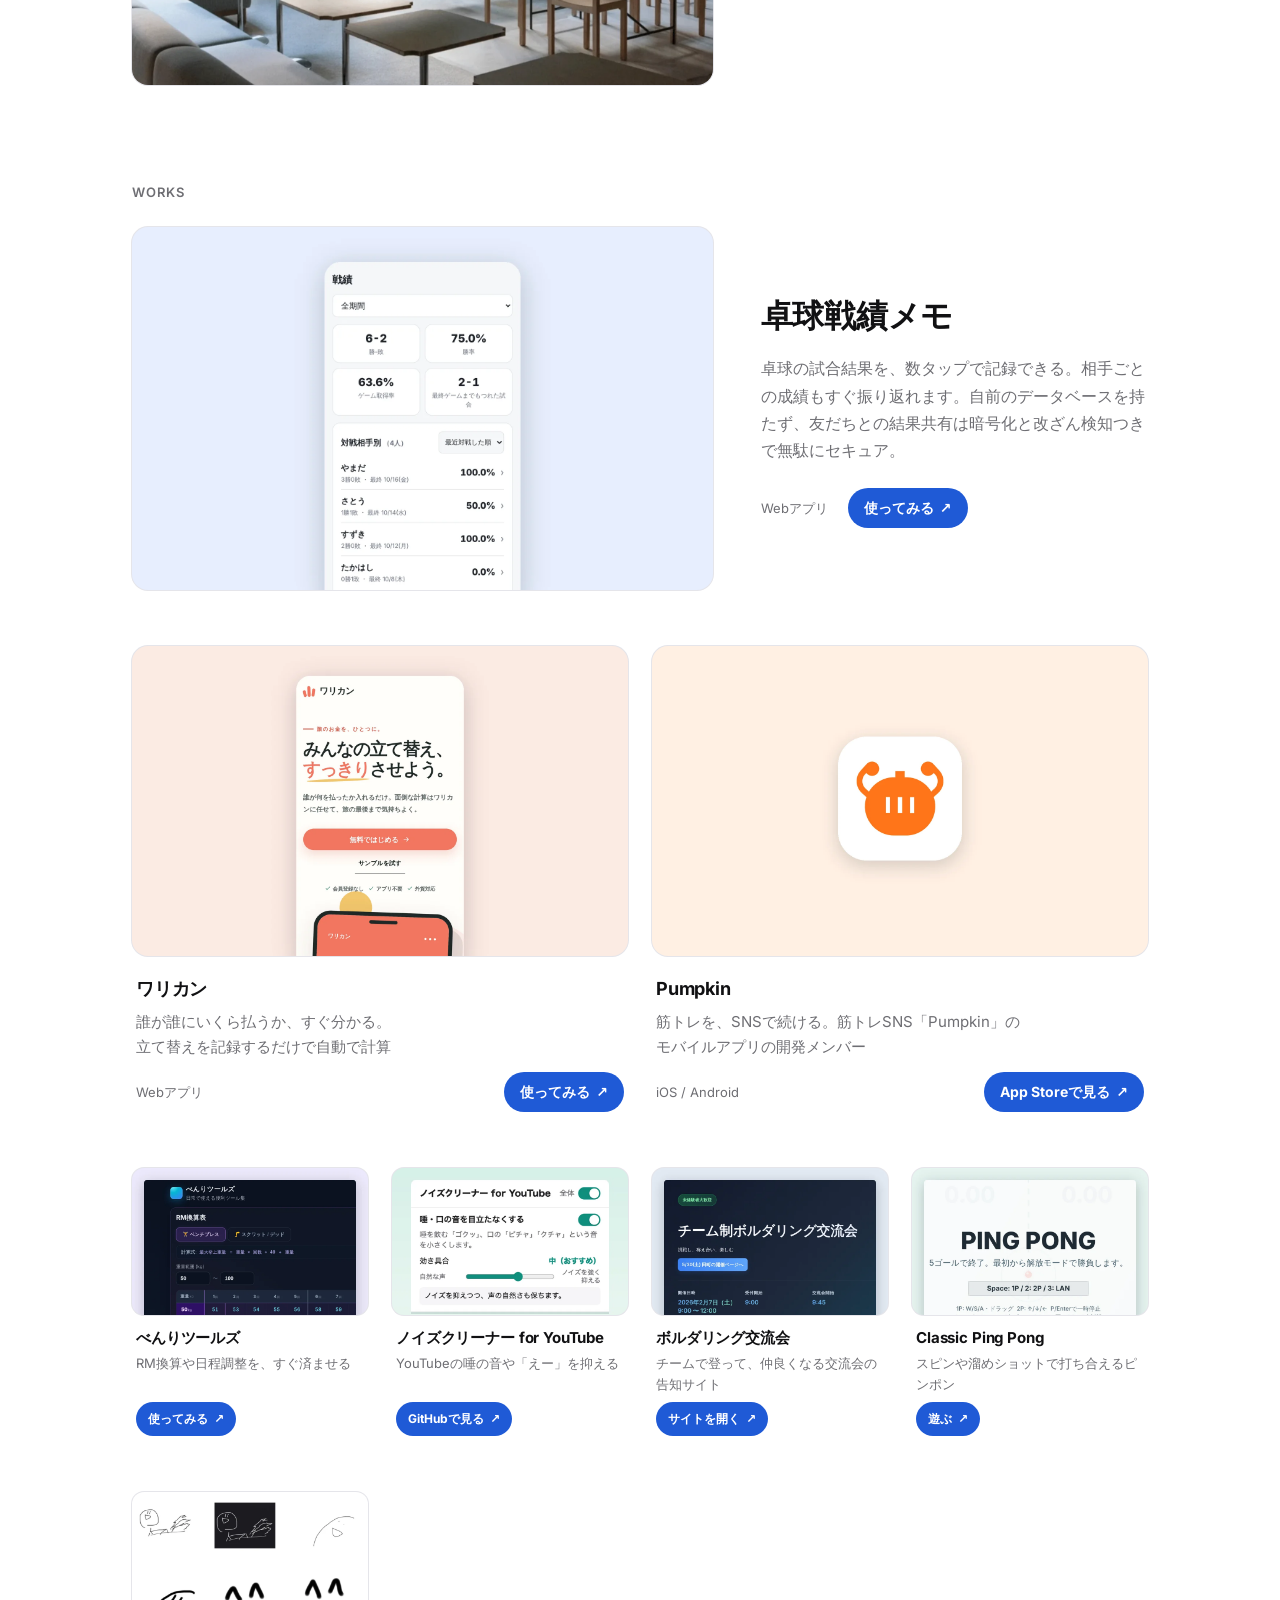
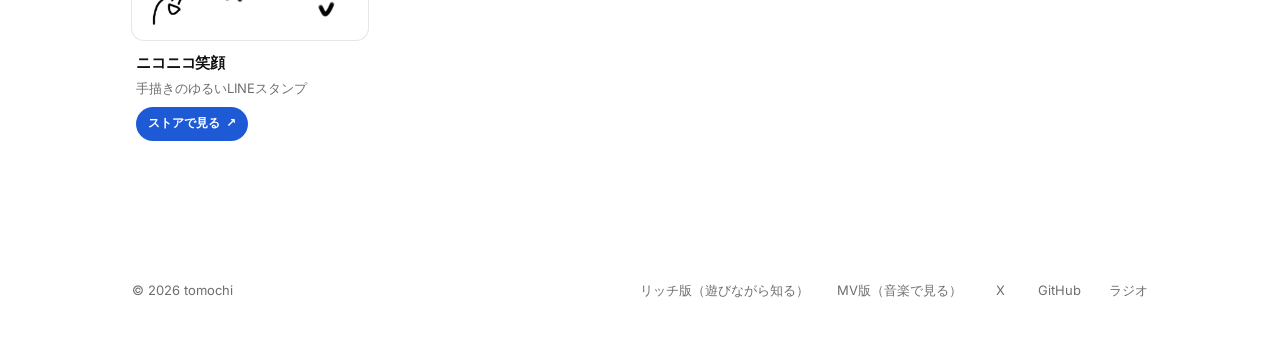
==== commit e3dacd80: "Add ノイズクリーナー for YouTube as a small Works card Co-Authored-By: Claude Opus 5.5 <noreply@anthropic.co" ====
--- a/index.html
+++ b/index.html
@@ -29,6 +29,15 @@
   <header class="header">
     <div class="container header__inner">
       <a class="logo" href="./">tomochi</a>
+      <!-- スマホでは、見かたの切り替えはヘッダーのこのメニューだけにする（ヒーロー下の一覧は出さない） -->
+      <details class="vmenu">
+        <summary>見かた</summary>
+        <ul>
+          <li><a href="./" aria-current="page"><b>通常版</b><span>作品をさっと探す（このページ）</span></a></li>
+          <li><a href="rich/"><b>リッチ版</b><span>遊びながら知る。ドラッグや効果音つき</span></a></li>
+          <li><a href="mv/"><b>MV版</b><span>音楽で見る。約70秒、音が出ます</span></a></li>
+        </ul>
+      </details>
       <nav class="social" aria-label="SNS">
         <a href="https://x.com/tamachika11" target="_blank" rel="noopener" aria-label="X（@tamachika11）">
           <svg viewBox="0 0 24 24" width="18" height="18" aria-hidden="true"><path fill="currentColor" d="M18.24 2.25h3.31l-7.23 8.26 8.5 11.24h-6.66l-5.21-6.82-5.97 6.82H1.67l7.73-8.84L1.25 2.25h6.83l4.71 6.23 5.45-6.23Zm-1.16 17.52h1.83L7.08 4.13H5.12l11.96 15.64Z"/></svg>
@@ -143,6 +152,16 @@
           </a>
         </li>
         <li class="is-small">
+          <a class="card" href="https://github.com/tomochi3/cancel_noise" target="_blank" rel="noopener">
+            <img class="card__img" src="img/cancel_noise-sm.webp" width="800" height="500" alt="ノイズクリーナー for YouTube の設定画面。「唾・口の音を目立たなくする」のスイッチと効き具合のスライダー" loading="lazy">
+            <div class="card__body">
+              <h3 class="card__title">ノイズクリーナー for YouTube</h3>
+              <p class="card__desc">YouTubeの唾の音や「えー」を抑える</p>
+              <p class="card__meta"><span class="card__kind">Chrome拡張</span> <span class="card__go">GitHubで見る</span></p>
+            </div>
+          </a>
+        </li>
+        <li class="is-small">
           <a class="card" href="https://tomochi3.github.io/5Grip/" target="_blank" rel="noopener">
             <img class="card__img" src="img/5grip-sm.webp" width="800" height="500" alt="チーム制ボルダリング交流会の告知ページ" loading="lazy">
             <div class="card__body">
@@ -188,6 +207,11 @@
   </footer>
   <script>
     document.querySelector('[data-year]').textContent = new Date().getFullYear();
+    // 見かたのメニューは、外を押したら閉じる
+    document.addEventListener('click', function (e) {
+      var m = document.querySelector('.vmenu');
+      if (m && m.open && !m.contains(e.target)) m.open = false;
+    });
     // タッチしている間だけカードに is-pressed を付ける（:active はスマホで効かないことがあるため）
     (function () {
       var pressed = null;
--- a/css/style.css
+++ b/css/style.css
@@ -303,3 +303,38 @@
 .views__list a[aria-current] { background: var(--surface); box-shadow: inset 0 0 0 2px var(--ink); }
 .views__list b { font-size: 15px; }
 .views__list span { color: var(--ink-soft); font-size: 13px; line-height: 1.5; }
+
+/* スマホでは、ヒーロー下の「見かたを選べます」を出さず、ヘッダーのメニューで選ぶ */
+.vmenu { position: relative; margin-left: auto; margin-right: 4px; }
+.vmenu summary {
+  display: inline-flex;
+  align-items: center;
+  min-height: 44px;
+  padding: 0 12px;
+  border-radius: 999px;
+  color: var(--ink-soft);
+  font-size: 14px;
+  font-weight: 600;
+  list-style: none;
+  cursor: pointer;
+}
+.vmenu summary::-webkit-details-marker { display: none; }
+.vmenu summary::after { content: "▾"; margin-left: 4px; font-size: 11px; }
+.vmenu[open] summary, .vmenu summary:hover { color: var(--ink); background: var(--surface); }
+.vmenu ul {
+  position: absolute;
+  right: -96px;
+  top: calc(100% + 6px);
+  z-index: 50;
+  width: min(280px, calc(100vw - 32px));
+  padding: 6px;
+  border-radius: 14px;
+  background: var(--bg);
+  box-shadow: 0 0 0 1px var(--line), 0 16px 40px -12px rgba(0, 0, 0, .3);
+}
+.vmenu a { display: flex; flex-direction: column; min-height: 44px; padding: 8px 12px; border-radius: 10px; }
+.vmenu a:hover, .vmenu a[aria-current] { background: var(--surface); }
+.vmenu b { font-size: 15px; }
+.vmenu span { color: var(--ink-soft); font-size: 12px; line-height: 1.5; }
+@media (max-width: 719px) { .views { display: none; } }
+@media (min-width: 720px) { .vmenu { display: none; } }
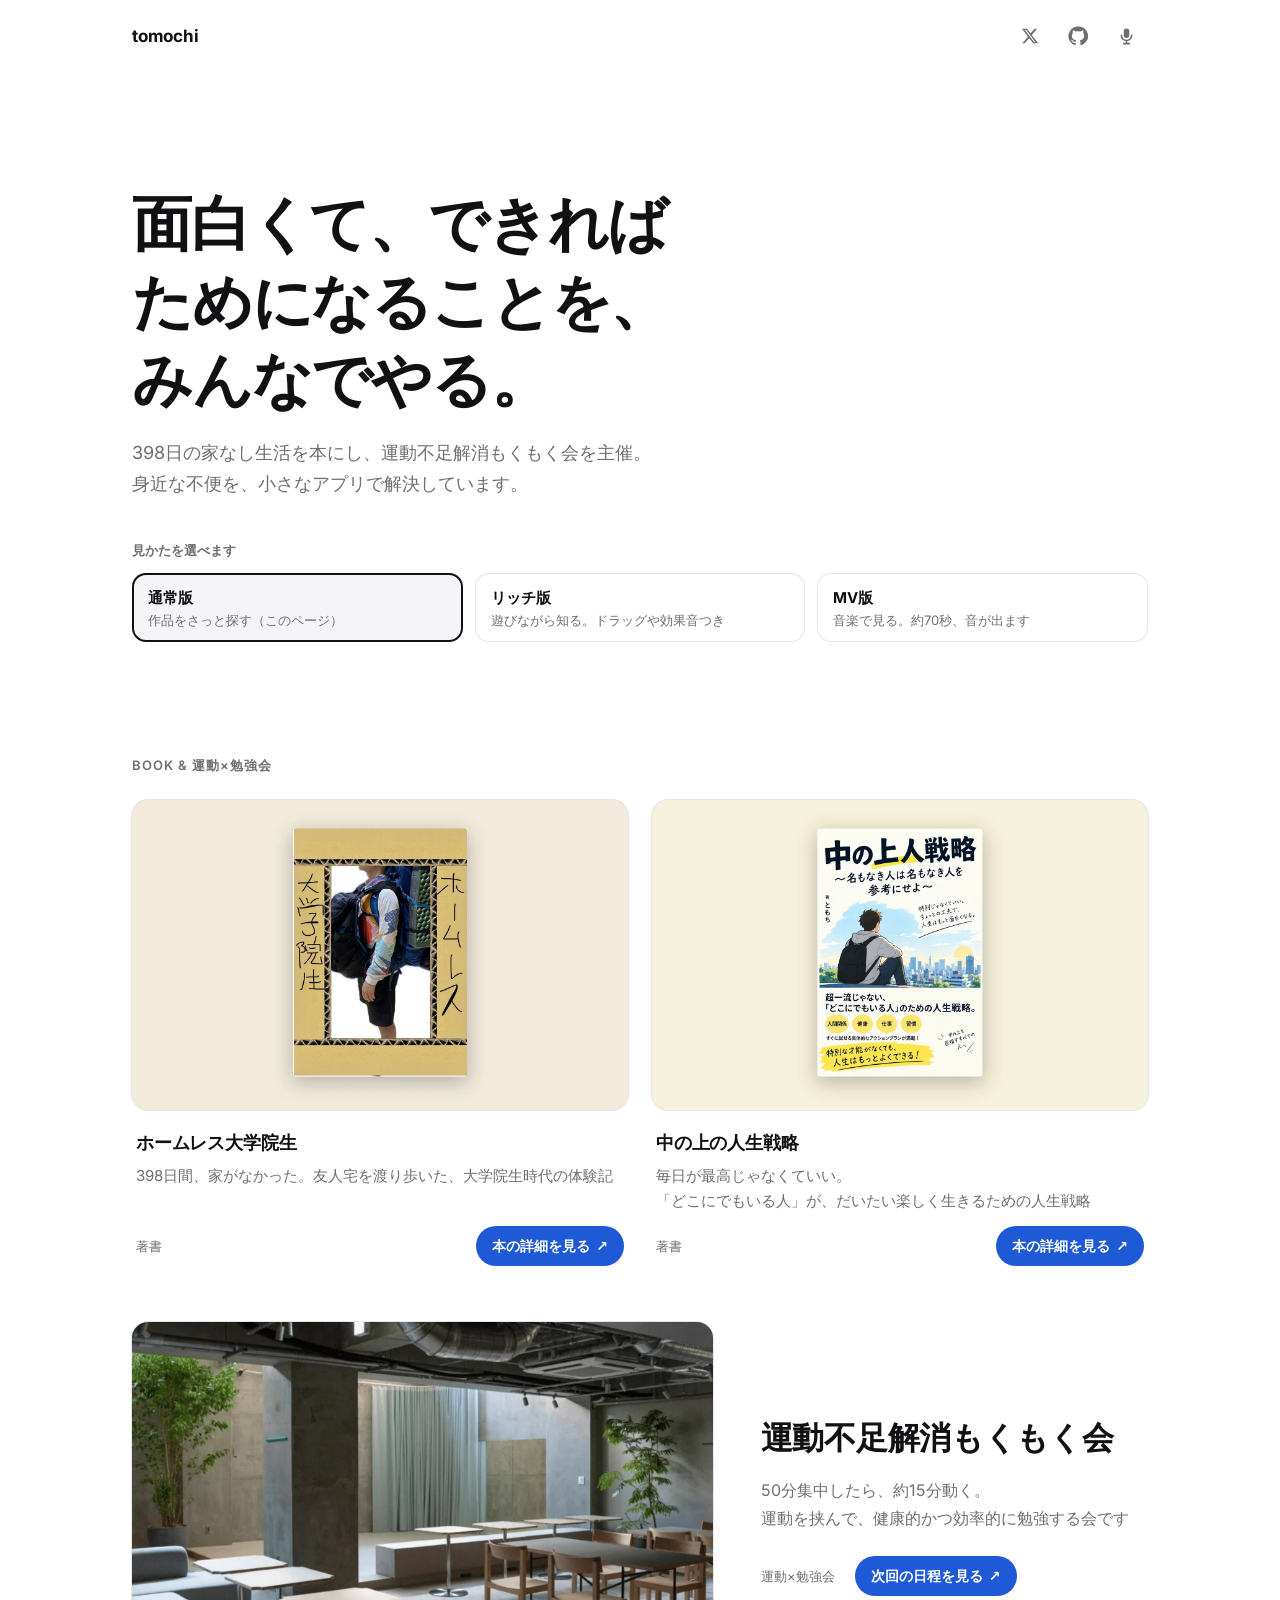
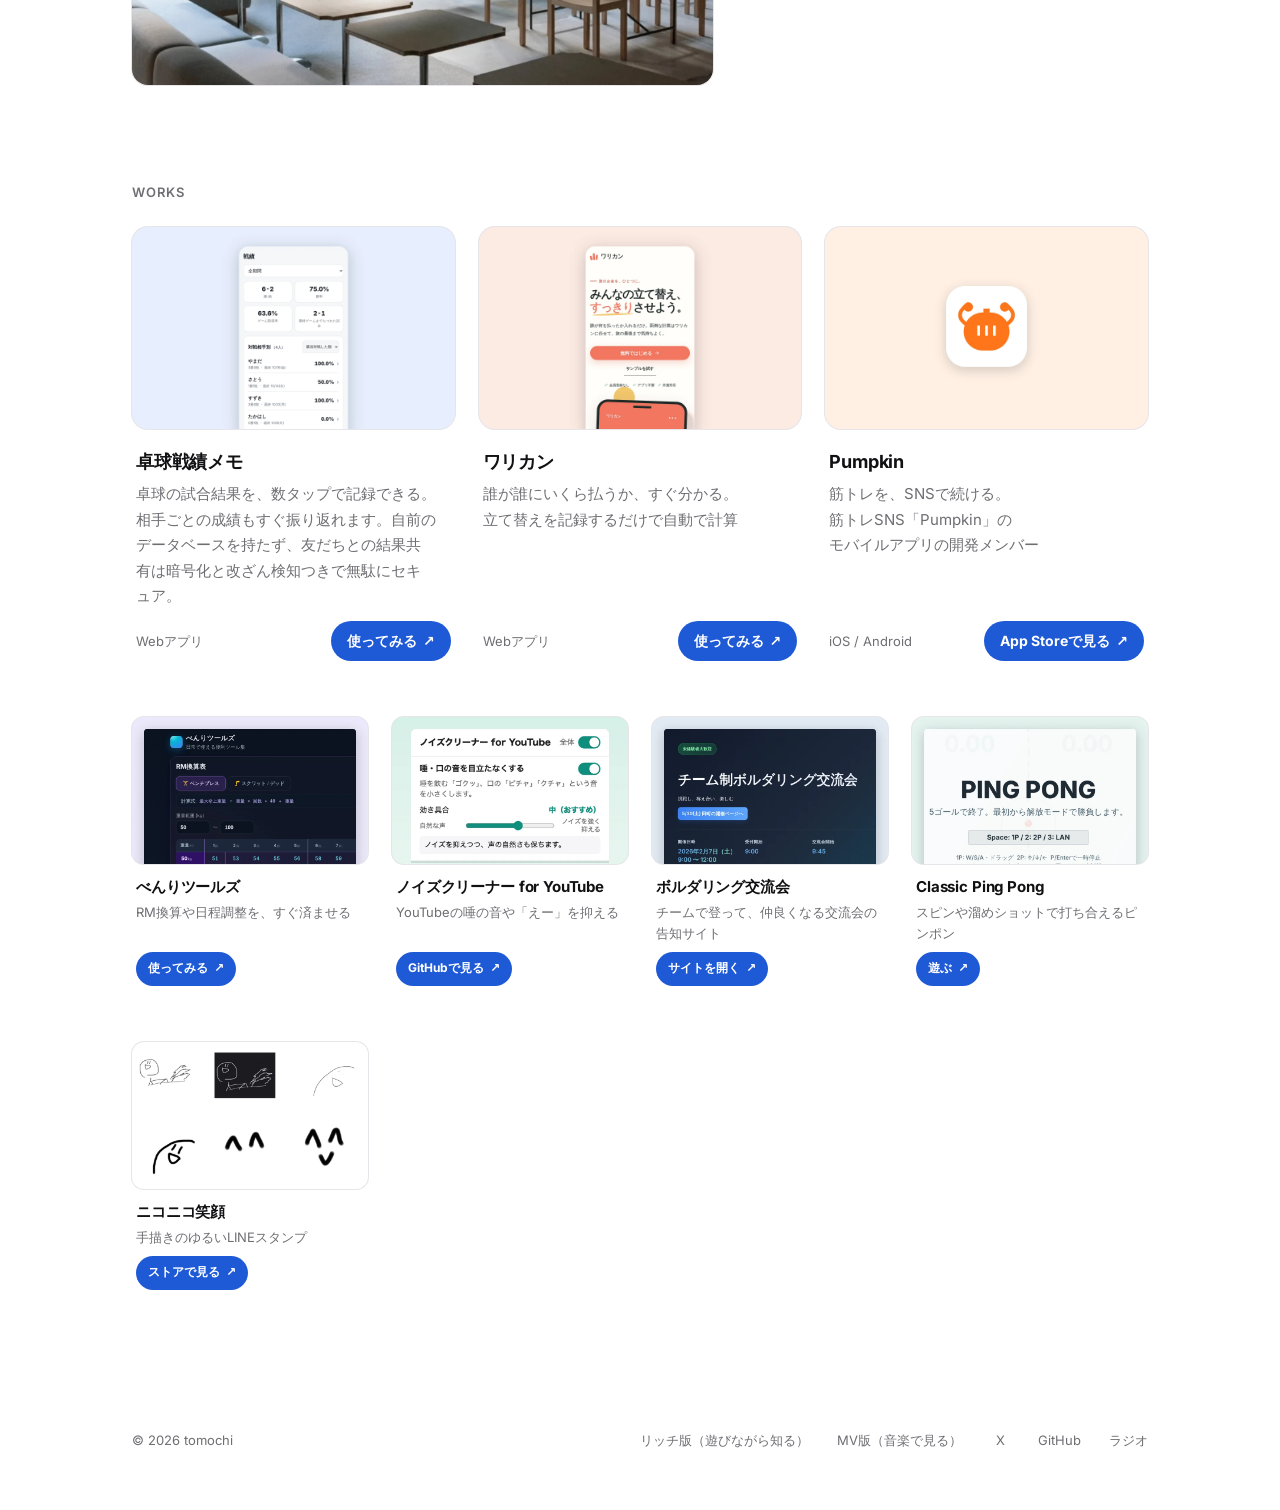
==== commit 33dda74a: "Show 卓球戦績メモ, ワリカン and Pumpkin as three equal cards Co-Authored-By: Claude Opus 5.5 <noreply@anthropi" ====
--- a/index.html
+++ b/index.html
@@ -111,7 +111,7 @@
     <section class="container section" aria-labelledby="works-title">
       <h2 class="label" id="works-title">Works</h2>
       <ul class="works">
-        <li class="is-featured">
+        <li class="is-third">
           <a class="card" href="https://tomochi3.github.io/tt_record/" target="_blank" rel="noopener">
             <img class="card__img" src="img/tt_record.webp" width="1600" height="1000" alt="卓球戦績メモの戦績画面。勝敗、勝率、対戦相手別の成績が並ぶ">
             <div class="card__body">
@@ -121,7 +121,7 @@
             </div>
           </a>
         </li>
-        <li>
+        <li class="is-third">
           <a class="card" href="https://warikan.tomochi.workers.dev" target="_blank" rel="noopener">
             <img class="card__img" src="img/warikan.webp" width="1600" height="1000" alt="ワリカンのトップ画面。「みんなの立て替え、すっきりさせよう。」" loading="lazy">
             <div class="card__body">
@@ -131,7 +131,7 @@
             </div>
           </a>
         </li>
-        <li>
+        <li class="is-third">
           <a class="card" href="https://apps.apple.com/jp/app/pumpkin/id6504126864" target="_blank" rel="noopener">
             <img class="card__img" src="img/pumpkin.webp" width="1600" height="1000" alt="Pumpkin のアプリアイコン" loading="lazy">
             <div class="card__body">
--- a/css/style.css
+++ b/css/style.css
@@ -139,7 +139,7 @@
 }
 
 /* ---------- works ---------- */
-/* 4列の格子に、通常カードは2列ぶん・小カードは1列ぶん・先頭の注目作品は全幅で置く */
+/* PCでは12列の格子に、通常カードは半分・3枚並びは3分の1・小カードは4分の1・注目作品は全幅で置く */
 .works {
   display: grid;
   grid-template-columns: repeat(2, 1fr);
@@ -148,7 +148,10 @@
 .works > li { grid-column: span 2; }
 .works > li.is-small { grid-column: span 1; }
 @media (min-width: 720px) {
-  .works { grid-template-columns: repeat(4, 1fr); gap: 56px 24px; }
+  .works { grid-template-columns: repeat(12, 1fr); gap: 56px 24px; }
+  .works > li { grid-column: span 6; }
+  .works > li.is-third { grid-column: span 4; }
+  .works > li.is-small { grid-column: span 3; }
   .works > li.is-featured { grid-column: 1 / -1; }
 }
 
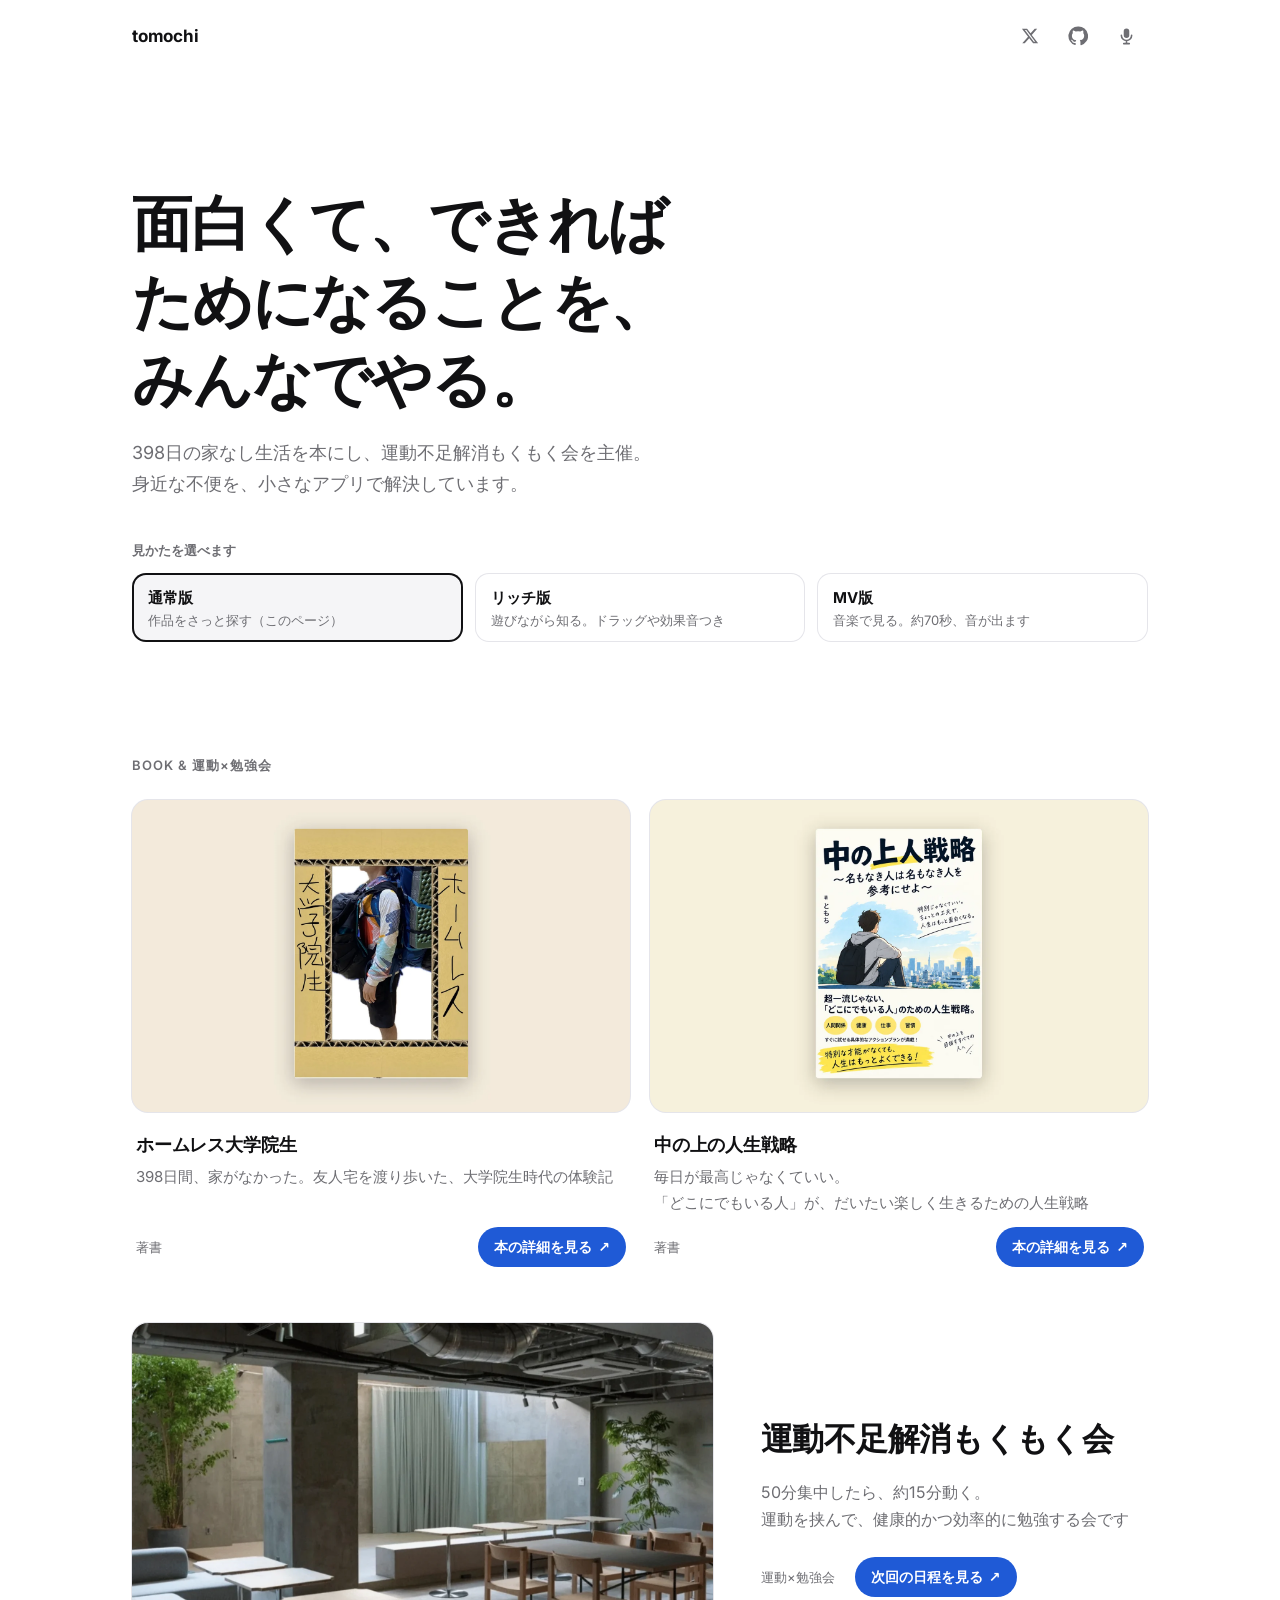
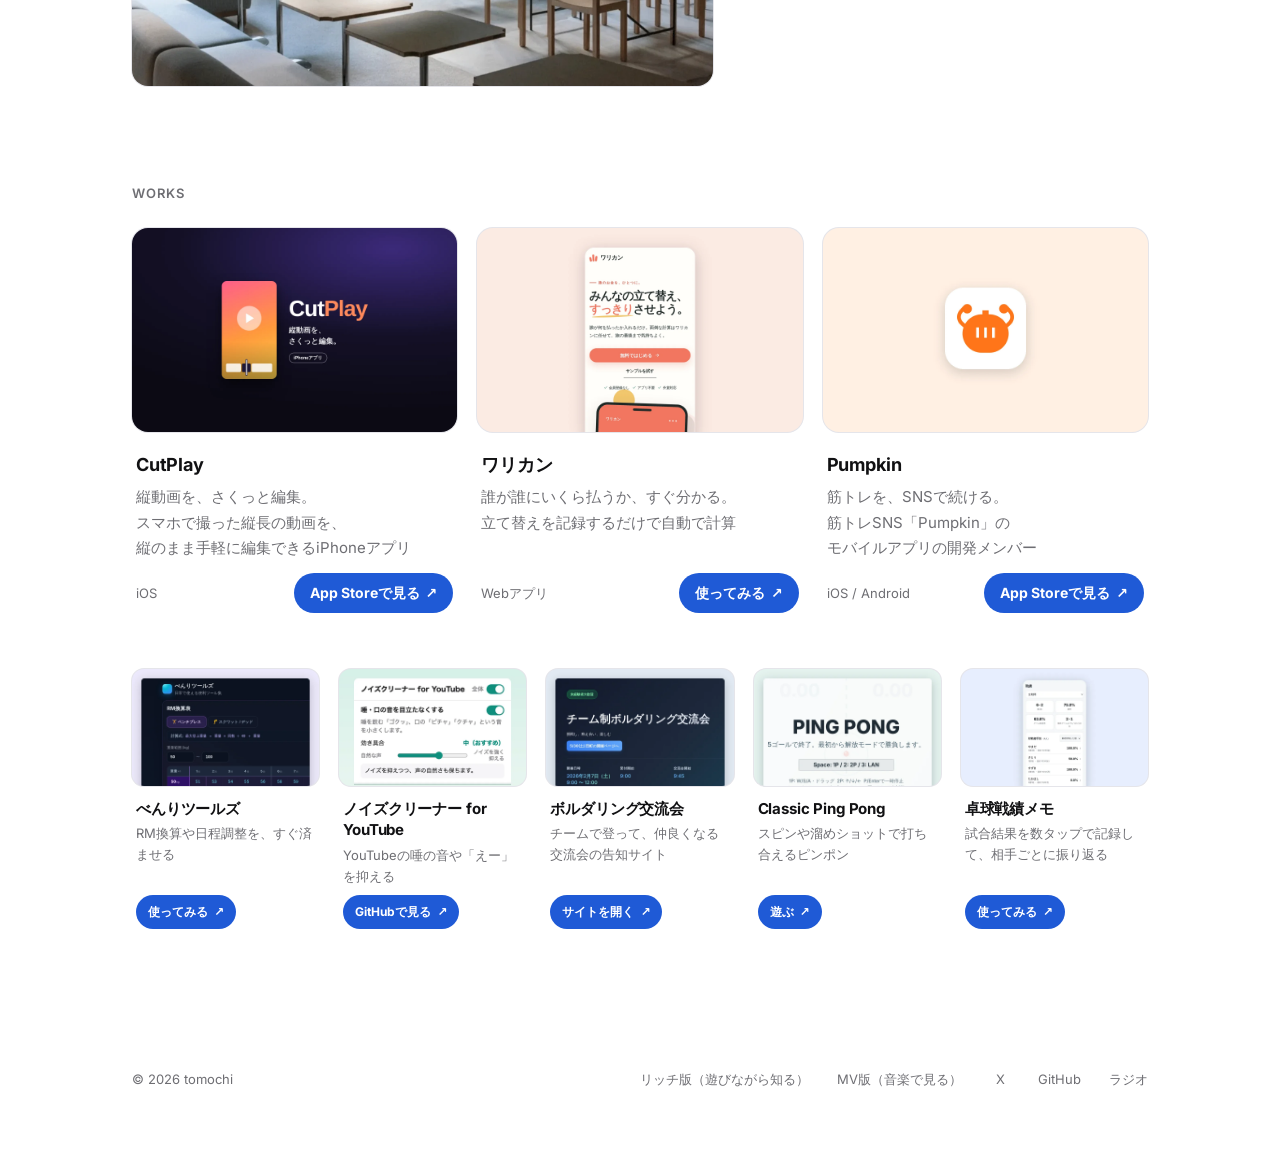
==== commit ff497dfa: "Feature CutPlay in Works and move 卓球戦績メモ to the small cards CutPlay takes the featured slot on every" ====
--- a/index.html
+++ b/index.html
@@ -112,12 +112,12 @@
       <h2 class="label" id="works-title">Works</h2>
       <ul class="works">
         <li class="is-third">
-          <a class="card" href="https://tomochi3.github.io/tt_record/" target="_blank" rel="noopener">
-            <img class="card__img" src="img/tt_record.webp" width="1600" height="1000" alt="卓球戦績メモの戦績画面。勝敗、勝率、対戦相手別の成績が並ぶ">
-            <div class="card__body">
-              <h3 class="card__title">卓球戦績メモ</h3>
-              <p class="card__desc">卓球の試合結果を、数タップで記録できる。相手ごとの成績もすぐ振り返れます。自前のデータベースを持たず、友だちとの結果共有は暗号化と改ざん検知つきで無駄にセキュア。</p>
-              <p class="card__meta"><span class="card__kind">Webアプリ</span> <span class="card__go">使ってみる</span></p>
+          <a class="card" href="https://apps.apple.com/jp/app/cutplay/id6836113662" target="_blank" rel="noopener">
+            <img class="card__img" src="img/cutplay.webp" width="1600" height="1000" alt="CutPlay のタイトル画像。縦長の動画とカット編集のタイムライン">
+            <div class="card__body">
+              <h3 class="card__title">CutPlay</h3>
+              <p class="card__desc"><span class="phrase">縦動画を、さくっと編集。</span><span class="phrase">スマホで撮った縦長の動画を、</span><span class="phrase">縦のまま手軽に編集できるiPhoneアプリ</span></p>
+              <p class="card__meta"><span class="card__kind">iOS</span> <span class="card__go">App Storeで見る</span></p>
             </div>
           </a>
         </li>
@@ -182,12 +182,12 @@
           </a>
         </li>
         <li class="is-small">
-          <a class="card" href="https://store.line.me/stickershop/product/23396313/ja" target="_blank" rel="noopener">
-            <img class="card__img" src="img/line-sm.webp" width="800" height="500" alt="LINEスタンプ「ニコニコ笑顔」。手描きの棒人間や、^^ の顔のスタンプが並んでいる" loading="lazy">
-            <div class="card__body">
-              <h3 class="card__title">ニコニコ笑顔</h3>
-              <p class="card__desc">手描きのゆるいLINEスタンプ</p>
-              <p class="card__meta"><span class="card__kind">LINEスタンプ</span> <span class="card__go">ストアで見る</span></p>
+          <a class="card" href="https://tomochi3.github.io/tt_record/" target="_blank" rel="noopener">
+            <img class="card__img" src="img/tt_record-sm.webp" width="800" height="500" alt="卓球戦績メモの戦績画面。勝敗、勝率、対戦相手別の成績が並ぶ" loading="lazy">
+            <div class="card__body">
+              <h3 class="card__title">卓球戦績メモ</h3>
+              <p class="card__desc">試合結果を数タップで記録して、相手ごとに振り返る</p>
+              <p class="card__meta"><span class="card__kind">Webアプリ</span> <span class="card__go">使ってみる</span></p>
             </div>
           </a>
         </li>
--- a/css/style.css
+++ b/css/style.css
@@ -139,7 +139,8 @@
 }
 
 /* ---------- works ---------- */
-/* PCでは12列の格子に、通常カードは半分・3枚並びは3分の1・小カードは4分の1・注目作品は全幅で置く */
+/* PCでは60列の格子に、通常カードは半分・3枚並びは3分の1・小カードは5分の1・注目作品は全幅で置く
+   （タブレット幅では小カードが細くなりすぎるので2枚で1段） */
 .works {
   display: grid;
   grid-template-columns: repeat(2, 1fr);
@@ -147,12 +148,18 @@
 }
 .works > li { grid-column: span 2; }
 .works > li.is-small { grid-column: span 1; }
+/* 60列だと列のすき間が積み重なってはみ出すので、すき間は0にしてカードの左右の余白で空ける */
 @media (min-width: 720px) {
-  .works { grid-template-columns: repeat(12, 1fr); gap: 56px 24px; }
-  .works > li { grid-column: span 6; }
-  .works > li.is-third { grid-column: span 4; }
-  .works > li.is-small { grid-column: span 3; }
+  .works { grid-template-columns: repeat(60, 1fr); gap: 56px 0; margin: 0 -12px; }
+  .works > li { grid-column: span 30; min-width: 0; padding: 0 12px; }
+  .works > li.is-third { grid-column: span 20; }
+  .works > li.is-small { grid-column: span 30; }
   .works > li.is-featured { grid-column: 1 / -1; }
+}
+@media (min-width: 960px) {
+  .works { margin: 0 -10px; }
+  .works > li { padding: 0 10px; }
+  .works > li.is-small { grid-column: span 12; }
 }
 
 /* 同じ段のカードはリンクの位置を下端で揃える */
@@ -224,6 +231,8 @@
 }
 .card__meta {
   display: flex;
+  flex-wrap: wrap;
+  gap: 8px;
   justify-content: space-between;
   align-items: center;
   font-size: 13px;
@@ -240,6 +249,7 @@
   color: #fff;
   font-size: 14px;
   font-weight: 700;
+  white-space: nowrap;
 }
 @media (prefers-color-scheme: dark) { .card__go { color: #0b0b0d; } }
 .card__go::after {
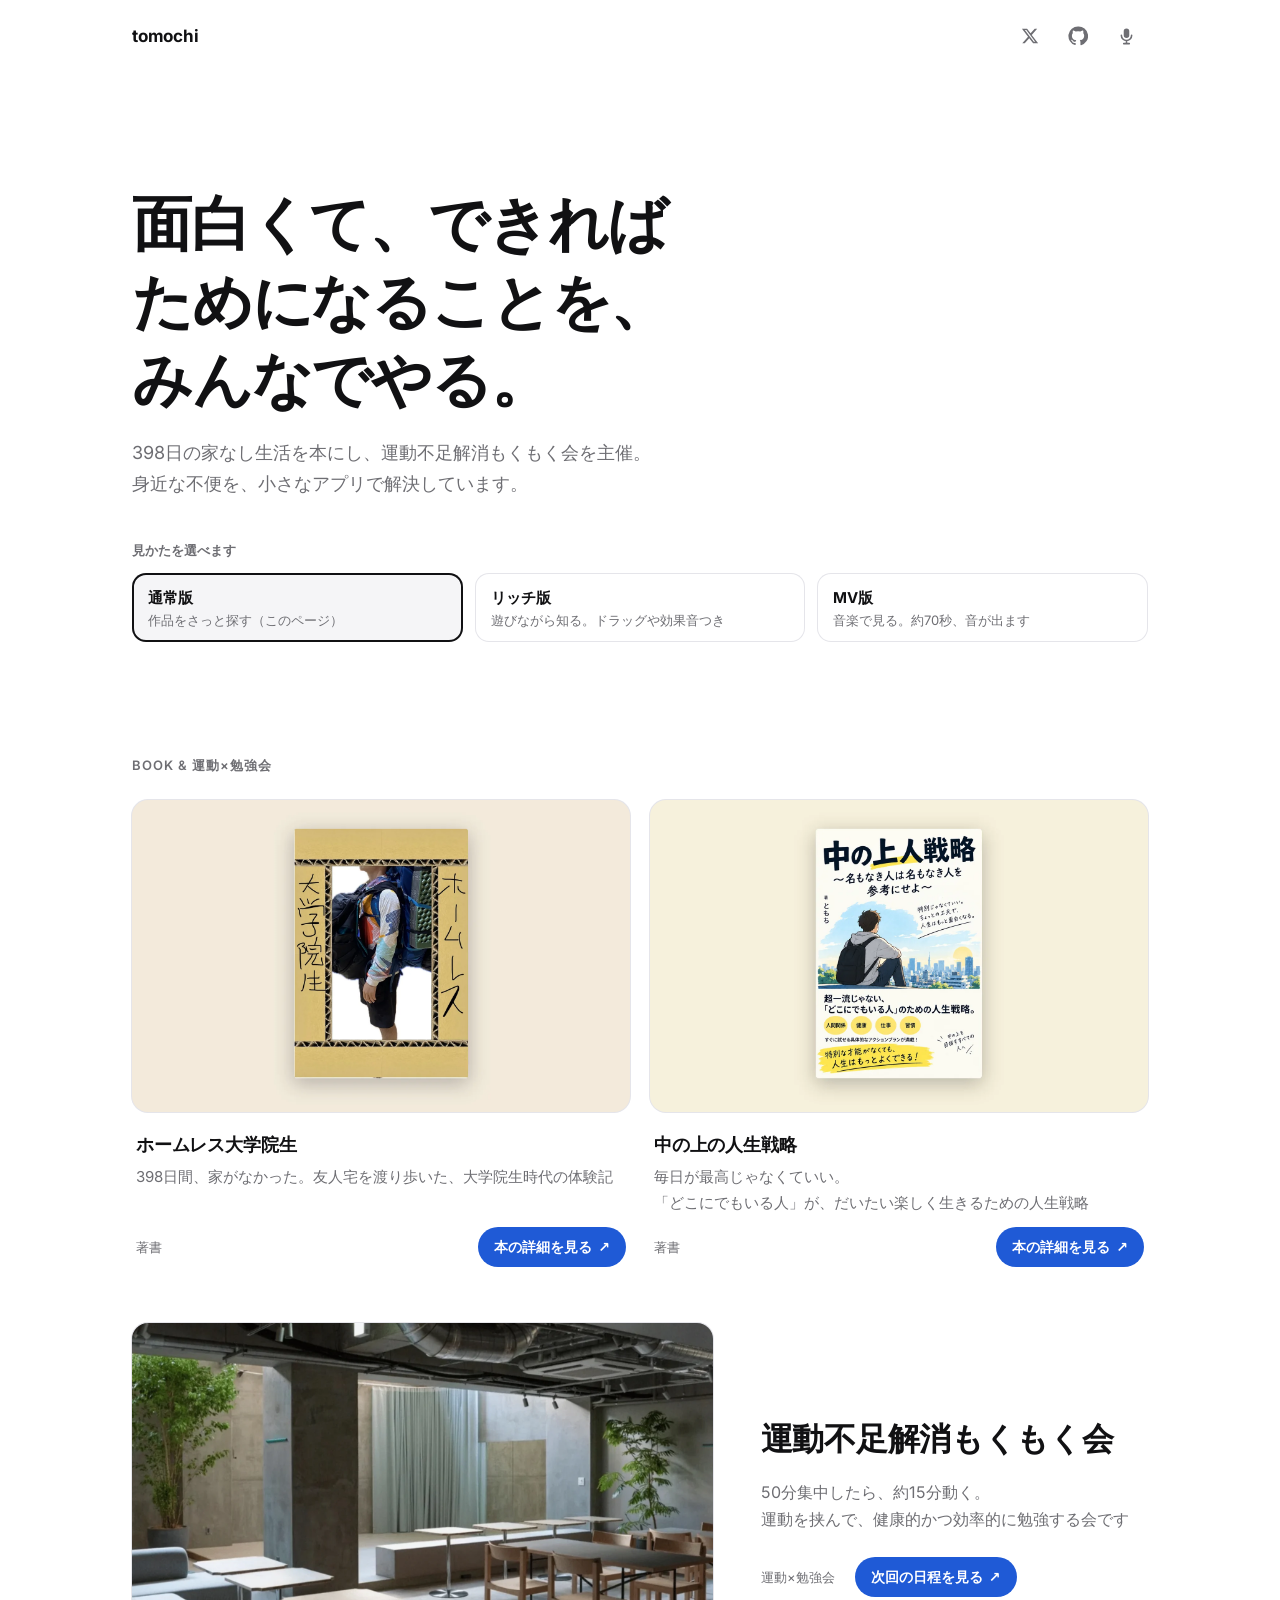
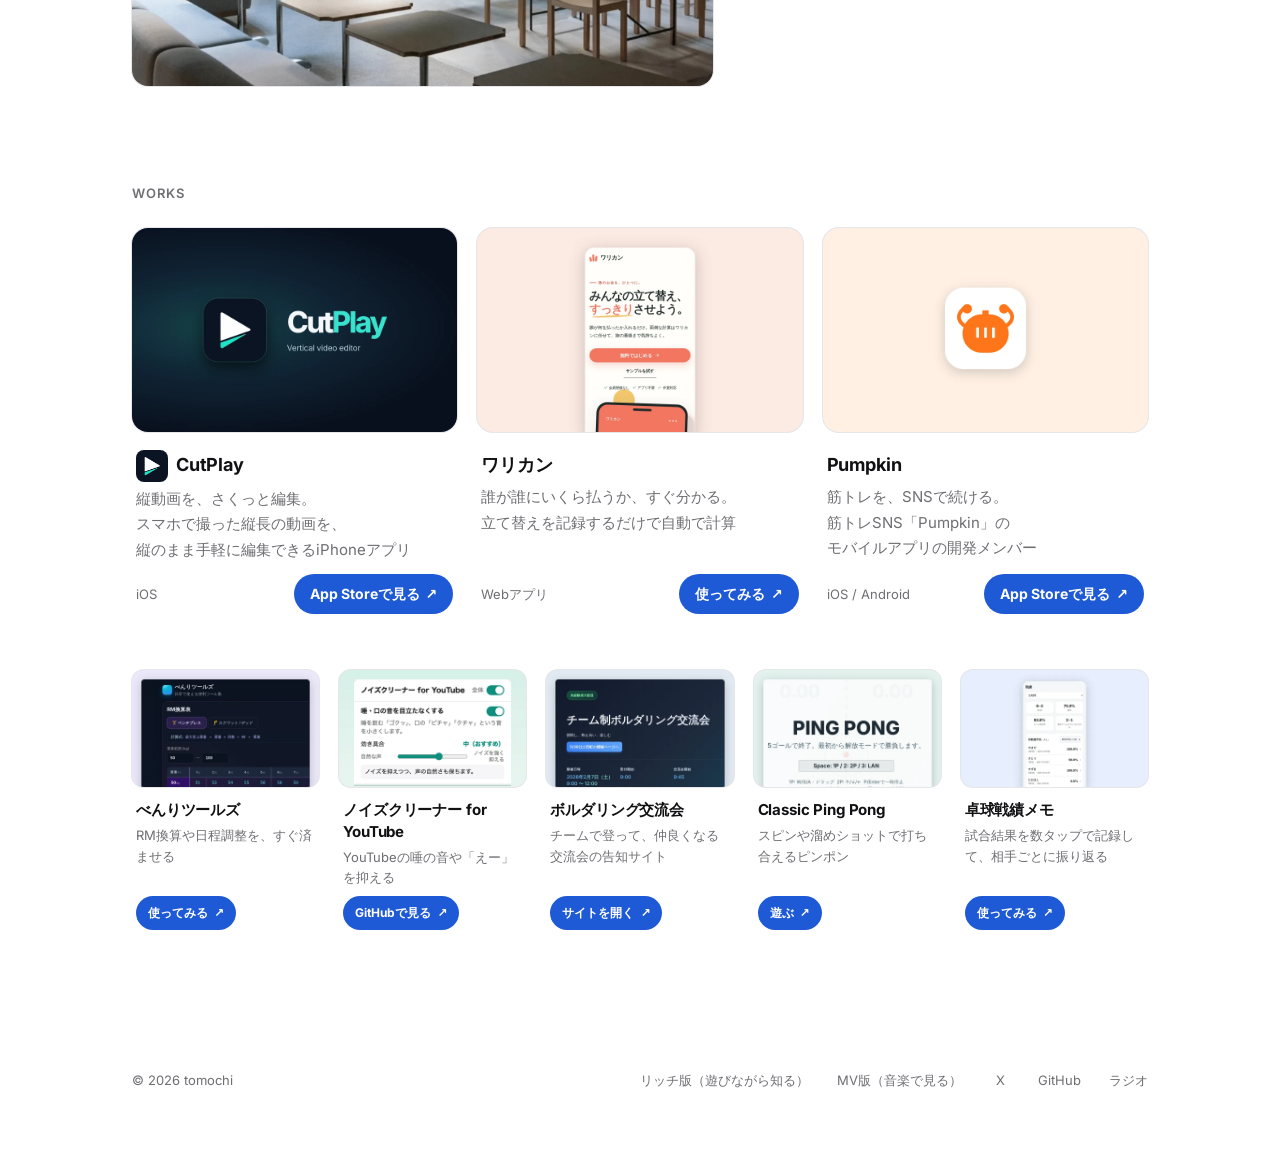
==== commit 40837125: "Refresh CutPlay portfolio artwork" ====
--- a/index.html
+++ b/index.html
@@ -113,9 +113,9 @@
       <ul class="works">
         <li class="is-third">
           <a class="card" href="https://apps.apple.com/jp/app/cutplay/id6836113662" target="_blank" rel="noopener">
-            <img class="card__img" src="img/cutplay.webp" width="1600" height="1000" alt="CutPlay のタイトル画像。縦長の動画とカット編集のタイムライン">
-            <div class="card__body">
-              <h3 class="card__title">CutPlay</h3>
+            <img class="card__img" src="img/cutplay.webp" width="1600" height="1000" alt="">
+            <div class="card__body">
+              <h3 class="card__title card__title--with-icon"><img src="rich2/img/cutplay-icon.webp" width="32" height="32" alt="" loading="lazy">CutPlay</h3>
               <p class="card__desc"><span class="phrase">縦動画を、さくっと編集。</span><span class="phrase">スマホで撮った縦長の動画を、</span><span class="phrase">縦のまま手軽に編集できるiPhoneアプリ</span></p>
               <p class="card__meta"><span class="card__kind">iOS</span> <span class="card__go">App Storeで見る</span></p>
             </div>
--- a/css/style.css
+++ b/css/style.css
@@ -223,6 +223,12 @@
   font-weight: 700;
   letter-spacing: -.01em;
 }
+.card__title--with-icon {
+  display: flex;
+  align-items: center;
+  gap: 8px;
+}
+.card__title--with-icon img { border-radius: 8px; }
 .card__desc {
   margin-top: 4px;
   text-wrap: pretty;
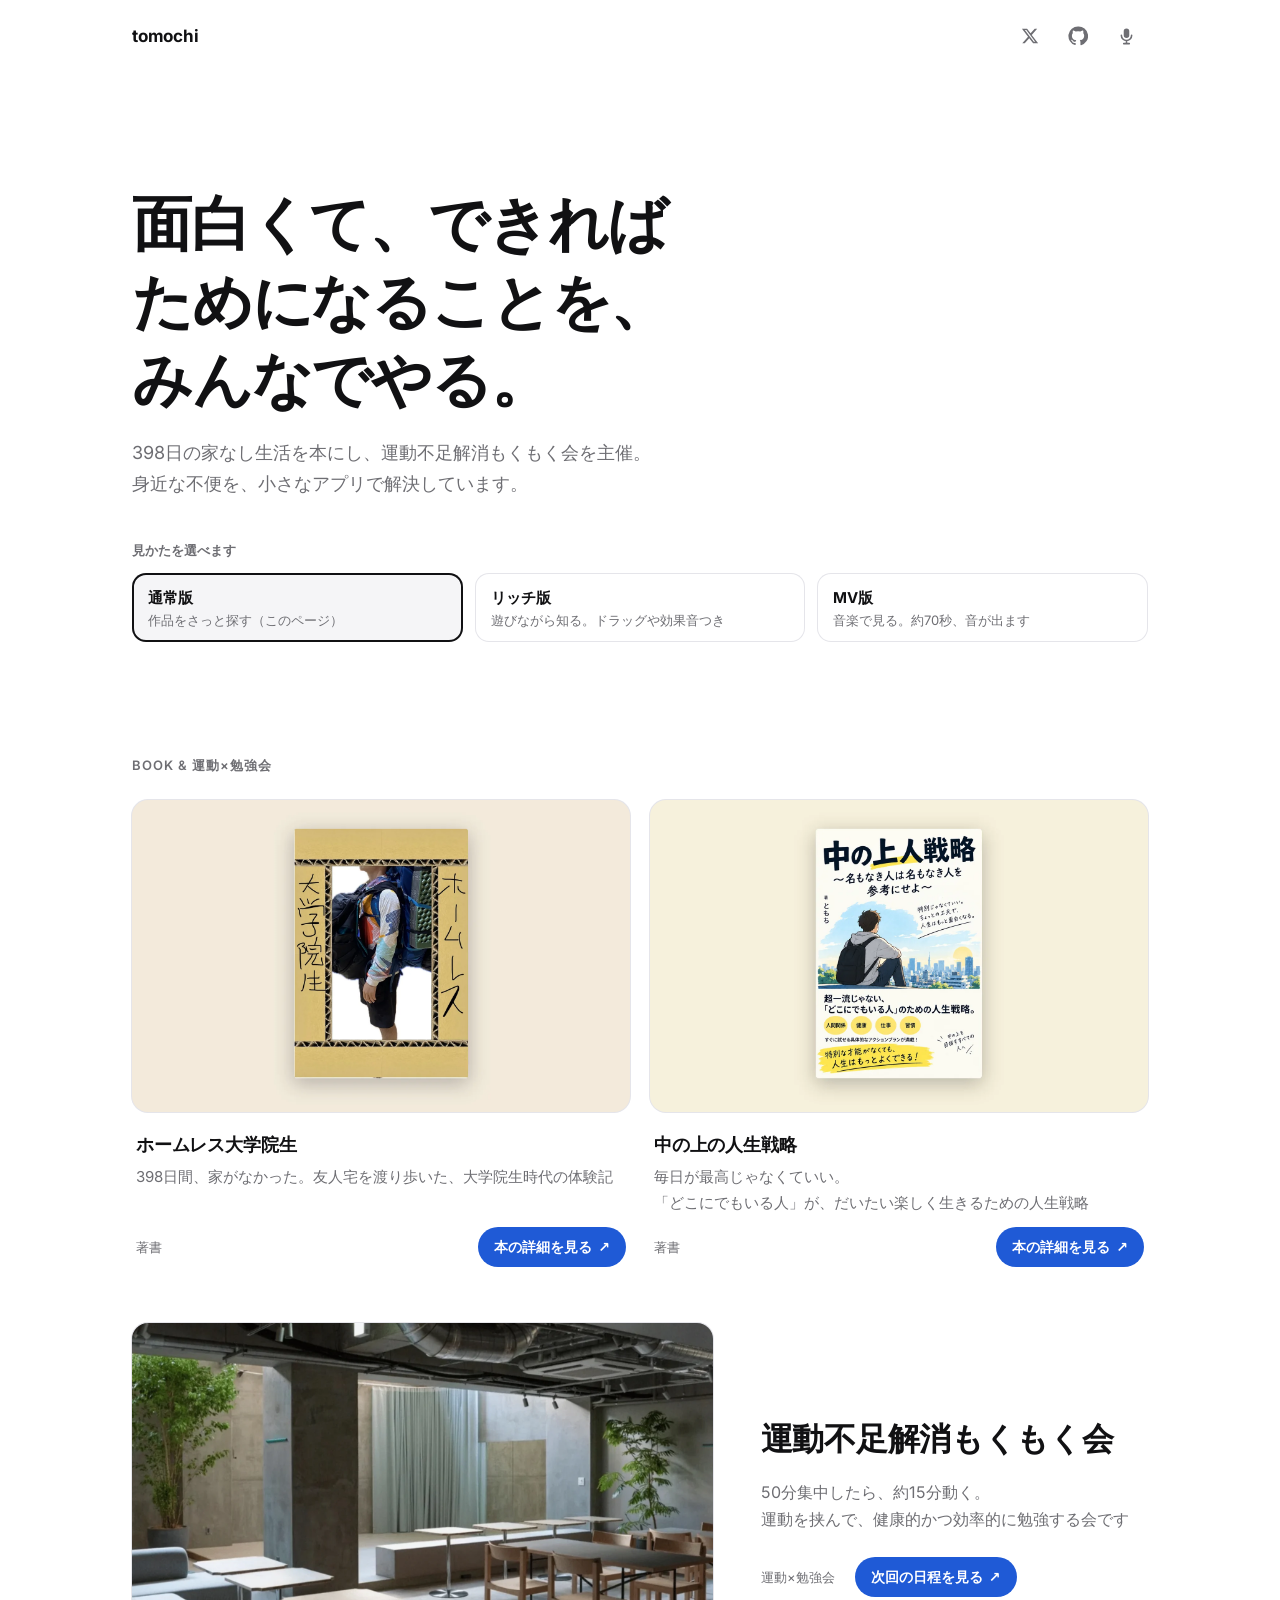
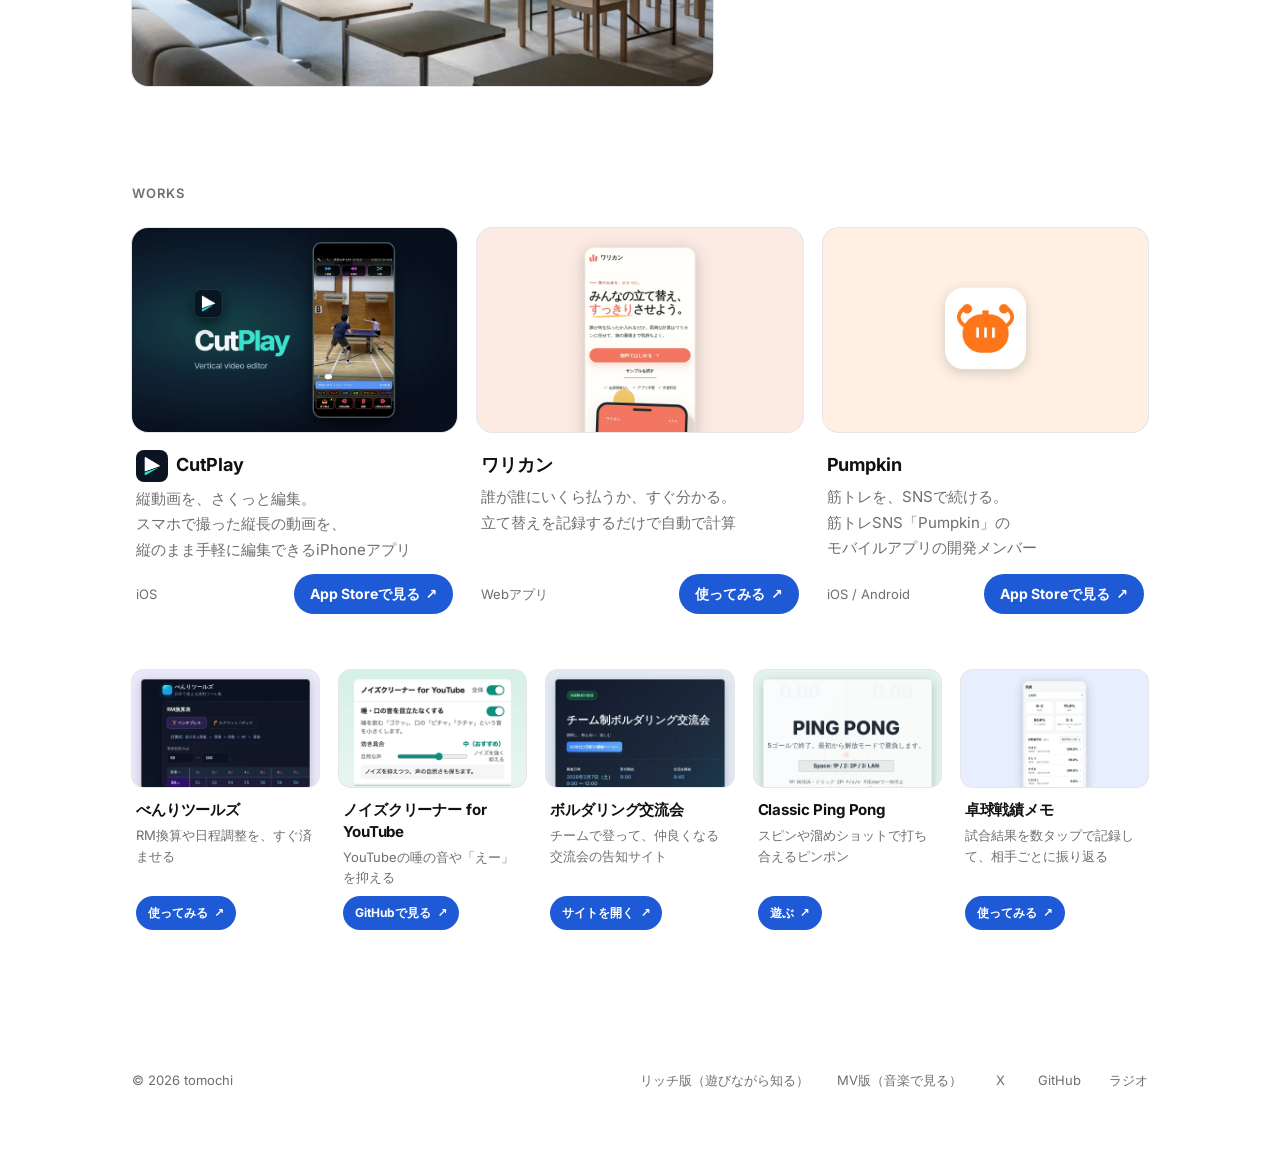
==== commit 8fe78094: "Use real CutPlay editing screenshot" ====
--- a/index.html
+++ b/index.html
@@ -113,7 +113,7 @@
       <ul class="works">
         <li class="is-third">
           <a class="card" href="https://apps.apple.com/jp/app/cutplay/id6836113662" target="_blank" rel="noopener">
-            <img class="card__img" src="img/cutplay.webp" width="1600" height="1000" alt="">
+            <img class="card__img" src="img/cutplay.webp" width="1600" height="1000" alt="CutPlay で卓球の試合動画を編集中の画面。倍速再生や分割の操作が並ぶ">
             <div class="card__body">
               <h3 class="card__title card__title--with-icon"><img src="rich2/img/cutplay-icon.webp" width="32" height="32" alt="" loading="lazy">CutPlay</h3>
               <p class="card__desc"><span class="phrase">縦動画を、さくっと編集。</span><span class="phrase">スマホで撮った縦長の動画を、</span><span class="phrase">縦のまま手軽に編集できるiPhoneアプリ</span></p>
